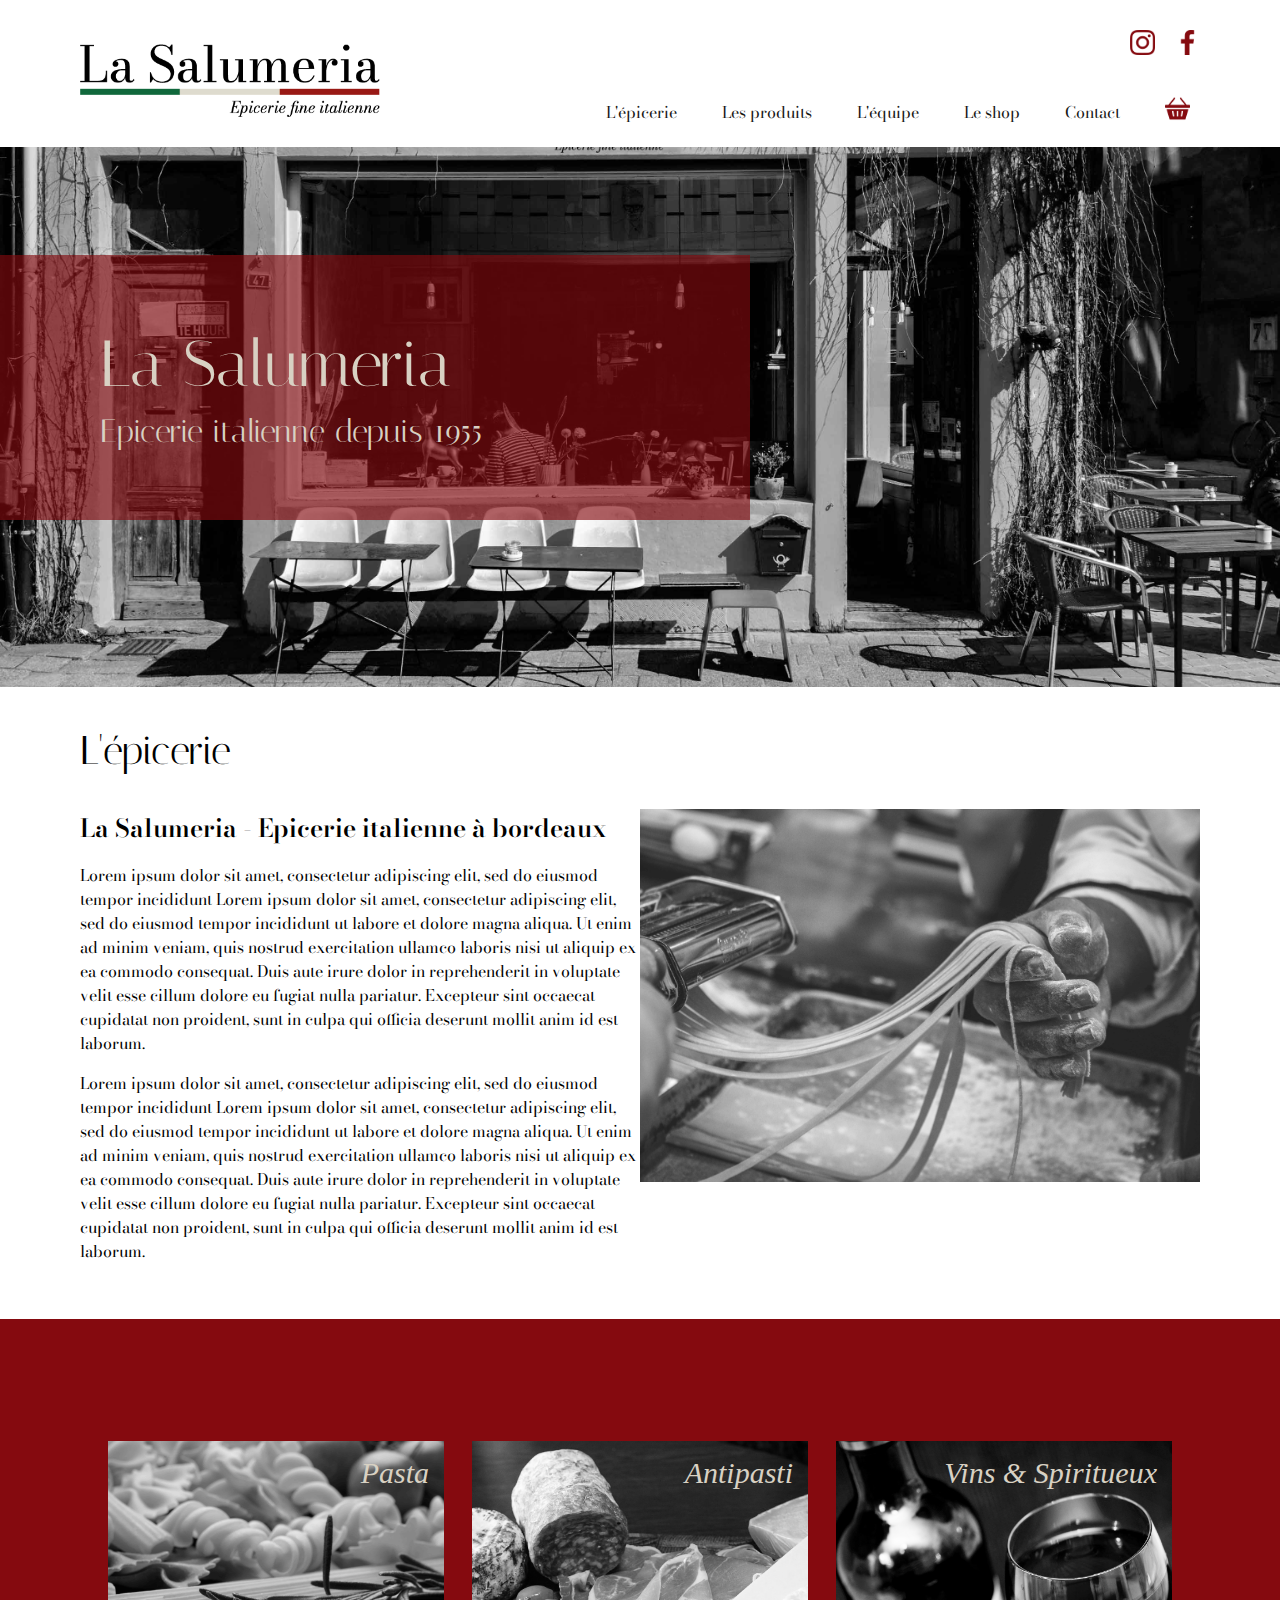
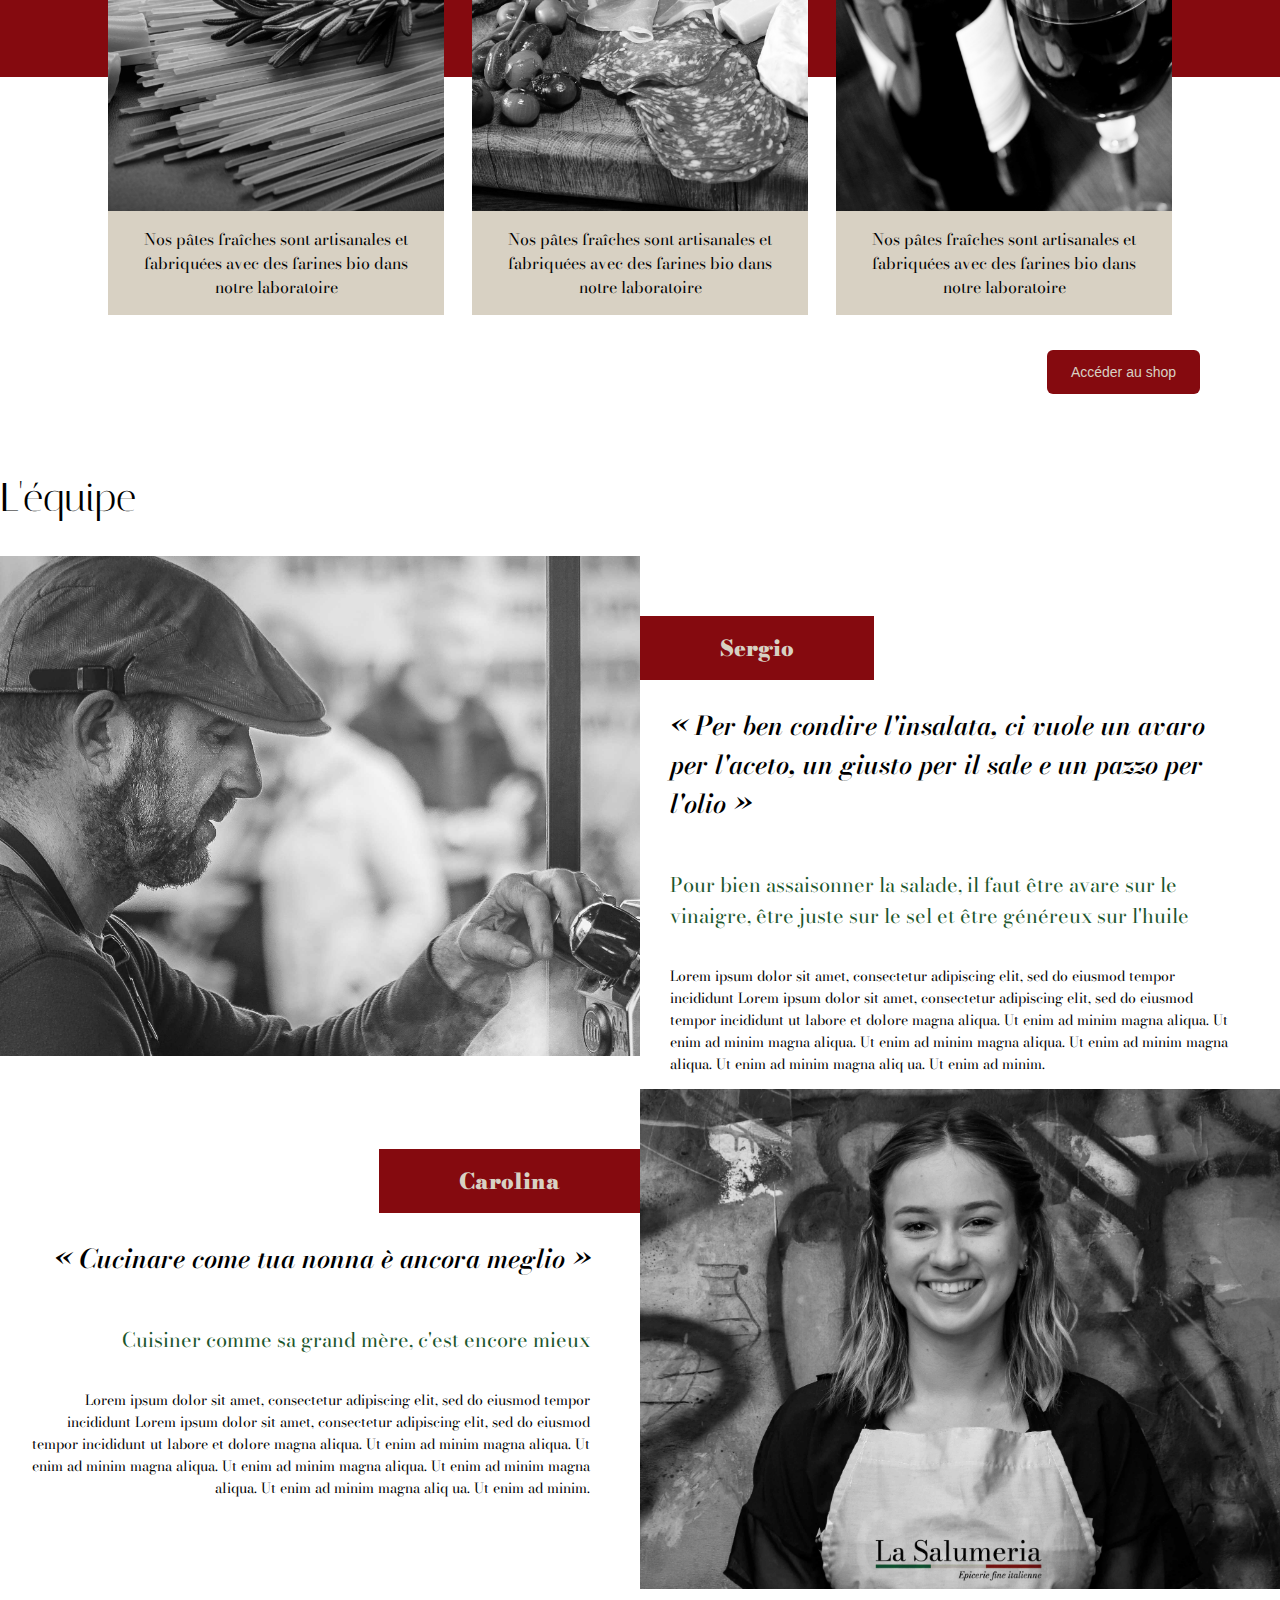
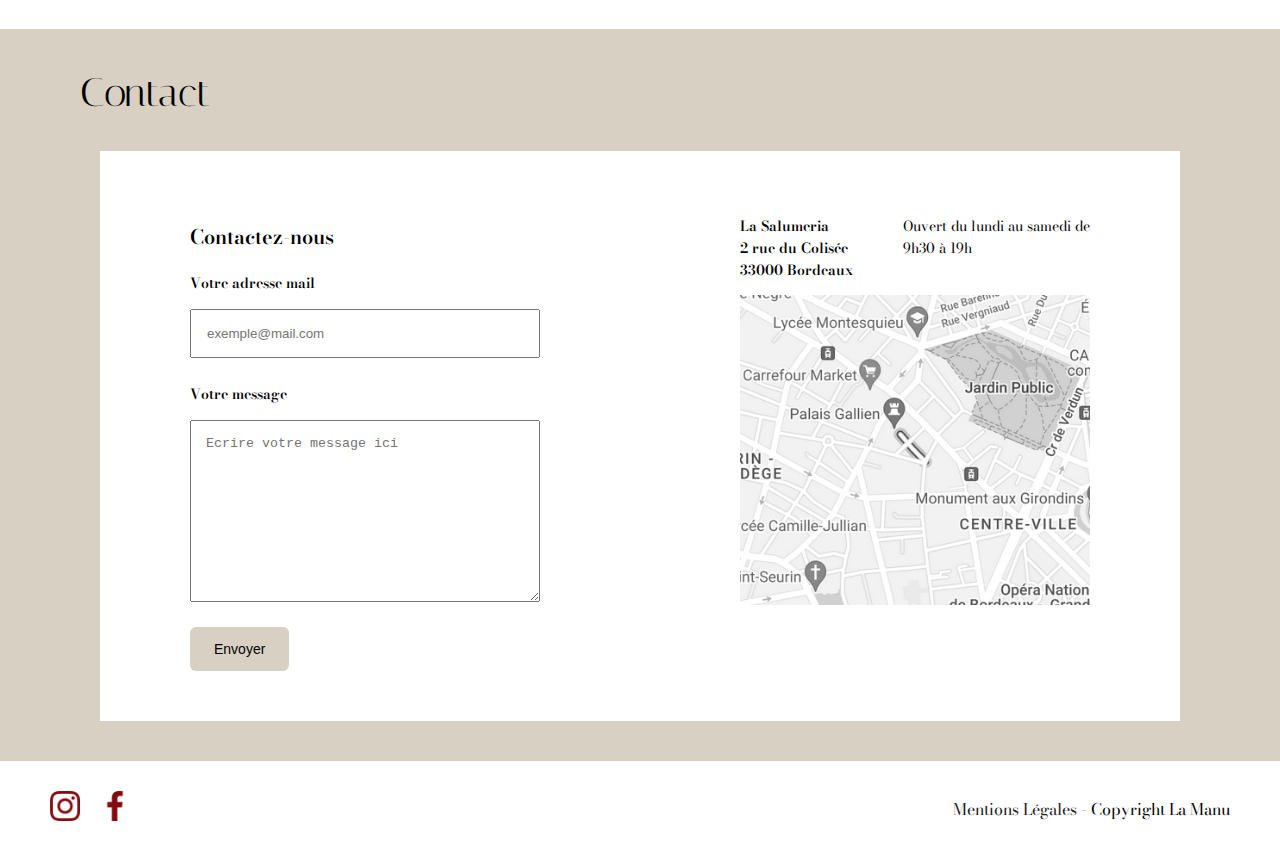
==== html/index.html @ fde66bd1 "static non responsive home page" ====
<!DOCTYPE html>
<html lang="fr" dir="ltr">

<head>
    <meta charset="UTF-8">
    <meta name="viewport" content="width=device-width, initial-scale=1.0">
    <link rel="stylesheet" href="../css/main.css">
    <link rel="stylesheet" href="../css/home/index.css">
    <title>Accueil</title>
</head>

<body>
    <header>
        <div class="logo__cont">
            <img src="../assets/img/Logo_Salumeria.png" alt="logo la salumeria">
        </div>
        <div class="header-right-cont">
            <div class="rs__cont">
                <a href="#"><img src="../assets/icon/instagram-logo.png" class="icon" alt="instagram logo"></a>
                <a href="#"><img src="../assets/icon/facebook-logo.png" class="icon" alt="facebook logo"></a>
            </div>
            <nav class="navbar">
                <ul class="navbar-link-list">
                    <li><a href="#" class="navbar__link">L'épicerie</a></li>
                    <li><a href="#" class="navbar__link">Les produits</a></li>
                    <li><a href="#" class="navbar__link">L'équipe</a></li>
                    <li><a href="#" class="navbar__link">Le shop</a></li>
                    <li><a href="#" class="navbar__link">Contact</a></li>
                    <li><a href="#" class="navbar__link basket"><img src="../assets/icon/shopping-basket.png"
                                class="icon" alt="shopping-basket logo"></a></li>
                </ul>
            </nav>
        </div>
    </header>


    <div class="banner__cont">
        <img src="../assets/img/Devanture-Salumeria.jpg" alt="La devanture de Salumeria">
        <div class="banner-text__cont">
            <h1>La Salumeria</h1>
            <h2>Epicerie italienne depuis 1955</h2>
        </div>
    </div>


    <section class="section">
        <h3 class="section__title">L'épicerie</h3>
        <div class="section__content">
            <div>
                <h4 class="section__sub-title">La Salumeria - Epicerie italienne à bordeaux</h4>
                <p>Lorem ipsum dolor sit amet, consectetur adipiscing elit, sed do eiusmod tempor incididunt Lorem ipsum
                    dolor sit amet, consectetur adipiscing elit, sed do eiusmod tempor incididunt ut labore et dolore
                    magna aliqua. Ut enim ad minim veniam, quis nostrud exercitation ullamco laboris nisi ut aliquip ex
                    ea commodo consequat. Duis aute irure dolor in reprehenderit in voluptate velit esse cillum dolore
                    eu fugiat nulla pariatur. Excepteur sint occaecat cupidatat non proident, sunt in culpa qui officia
                    deserunt mollit anim id est laborum.</p>
                <p>Lorem ipsum dolor sit amet, consectetur adipiscing elit, sed do eiusmod tempor incididunt Lorem ipsum
                    dolor sit amet, consectetur adipiscing elit, sed do eiusmod tempor incididunt ut labore et dolore
                    magna aliqua. Ut enim ad minim veniam, quis nostrud exercitation ullamco laboris nisi ut aliquip ex
                    ea commodo consequat. Duis aute irure dolor in reprehenderit in voluptate velit esse cillum dolore
                    eu fugiat nulla pariatur. Excepteur sint occaecat cupidatat non proident, sunt in culpa qui officia
                    deserunt mollit anim id est laborum.</p>
            </div>
            <div>
                <img src="../assets/img/Fabrication-des-pates.jpg" class="section__img"
                    alt="artisan préparant des pates fraîches">
            </div>
        </div>
    </section>

    <section class="section">
        <div class="product-background"></div>
        <h3 class="section__title">Les produits</h3>
        <div class="section__content">
            <ul class="product-list">
                <li class="product-item">
                    <div class="product-img-cont">
                        <p class="product-cat-name">Pasta</p>
                        <img src="../assets/img/Different-types-de-pates-avec-une-branche-de-romarin.jpg" alt="Different types de pates avec une branche de romarin">
                    </div>
                    <p class="product-text">Nos pâtes fraîches sont artisanales et fabriquées avec des farines bio dans notre laboratoire</p>
                </li>
                <li class="product-item">
                    <div class="product-img-cont">
                        <p class="product-cat-name">Antipasti</p>
                        <img src="../assets/img/Plateau-de-charcuterie-avec-fromage.jpg" alt="Image d'un plateau de charcuterie avec du fromage">
                    </div>
                    <p class="product-text">Nos pâtes fraîches sont artisanales et fabriquées avec des farines bio dans notre laboratoire</p>
                </li>
                <li class="product-item">
                    <div class="product-img-cont">
                        <p class="product-cat-name">Vins & Spiritueux</p>
                        <img src="../assets/img/verre-de-vin-avec-sa-bouteille.jpg" alt="verre de vin avec sa bouteille">
                    </div>
                    <p class="product-text">Nos pâtes fraîches sont artisanales et fabriquées avec des farines bio dans notre laboratoire</p>
                </li>
            </ul>
        </div>
        <button id="product-btn" class="btn">Accéder au shop</button>
    </section>

    <section class="section without-padding">
        <h3 class="section__title">L'équipe</h3>
        <div class="section__content">
            <ul class="team-list">
                <li class="team-item">
                    <div class="team-img-cont">
                        <img class="section__img" src="../assets/img/barman.jpg" alt="Photo de Sergio, notre barman chez La Salumeria">
                    </div>
                    <div class="team-description-cont">
                        <div class="team-name-cont">
                            <h4>Sergio</h4>
                        </div>
                        <p class="team-citation-it">« Per ben condire l'insalata, ci vuole un avaro per l'aceto, un giusto per il sale e un pazzo per l'olio »</p>
                        <p class="team-citation-fr">Pour bien assaisonner la salade, il faut être avare sur le vinaigre, être juste sur le sel et être généreux sur l'huile</p>
                        <p class="team-description">Lorem ipsum dolor sit amet, consectetur adipiscing elit, sed do eiusmod tempor incididunt Lorem ipsum
                            dolor sit amet, consectetur adipiscing elit, sed do eiusmod tempor incididunt ut labore et dolore
                            magna aliqua. Ut enim ad minim magna aliqua. Ut enim ad minim magna aliqua. Ut enim ad minim magna aliqua. Ut enim ad minim magna aliqua. Ut enim ad minim magna aliq ua. Ut enim ad minim.</p>
                    </div>
                </li>
                <li class="team-item">
                    <div class="team-img-cont">
                        <img class="section__img" src="../assets/img/Employee-Salumeria-souriante.jpg" alt="Photo de Sergio, notre barman chez La Salumeria">
                    </div>
                    <div class="team-description-cont">
                        <div class="team-name-cont">
                            <h4>Carolina</h4>
                        </div>
                        <p class="team-citation-it">« Cucinare come tua nonna è ancora meglio »</p>
                        <p class="team-citation-fr">Cuisiner comme sa grand mère, c'est encore mieux</p>
                        <p class="team-description">Lorem ipsum dolor sit amet, consectetur adipiscing elit, sed do eiusmod tempor incididunt Lorem ipsum
                            dolor sit amet, consectetur adipiscing elit, sed do eiusmod tempor incididunt ut labore et dolore
                            magna aliqua. Ut enim ad minim magna aliqua. Ut enim ad minim magna aliqua. Ut enim ad minim magna aliqua. Ut enim ad minim magna aliqua. Ut enim ad minim magna aliq ua. Ut enim ad minim.</p>
                    </div>
                </li>
            </ul>
        </div>
    </section>

    <section class="section contact">
        <h3 class="section__title">Contact</h3>
        <div class="section__content">
            <div class="section__content-left">
                <p>Contactez-nous</p>

                <form action="#" method="post" id="contact-form">
                    <div class="input__cont">
                        <label for="mail">Votre adresse mail</label>
                        <input type="text" id="mail" name="mail" placeholder="exemple@mail.com">
                    </div>
                    <div class="input__cont">
                        <label for="msg">Votre message</label>
                        <textarea name="msg" id="msg" cols="30" rows="10" placeholder="Ecrire votre message ici"></textarea>
                    </div>
                    <button type="submit" class="btn">Envoyer</button>
                </form>
            </div>
            <div class="section__content-right">
                <div class="contact-address-cont">
                    <p class="contact-address">La Salumeria<br>2 rue du Colisée<br>33000 Bordeaux</p>
                    <p class="contact-schedule">Ouvert du lundi au samedi de<br>9h30 à 19h</p>
                </div>
                <div>
                    <img src="../assets/img/map.png" class="section__img" alt="image de la potition de La Salumeria sur une carte">
                </div>
            </div>
        </div>
    </section>

    <footer class="footer">
        <div class="rs__cont">
            <a href="#"><img src="../assets/icon/instagram-logo.png" class="icon" alt="instagram logo"></a>
            <a href="#"><img src="../assets/icon/facebook-logo.png" class="icon" alt="facebook logo"></a>
        </div>
        <p><a href="#">Mentions Légales</a> - Copyright La Manu</p>
            
    </footer>

    <script src="../js/main.js"></script>
</body>

</html>
---- css/main.css ----
:root {
    --color-red-transparent: #850a0ea2;
    --color-green-transparent: #1c562ca2;
    --color-red: #850A0F;
    --color-beige: #D8D1C3;
    --color-green: #1C562C;
    --color-black: #161615;

    --font-text: bodoni moda;
    --font-text-italic: bodoni moda italic;
    --font-text-9pt: bodoni moda pt;
    --font-title: italiana;
}

body {
    margin: 0;
    font-family: var(--font-text);
    font-size: 16px;
}

header {
    display: flex;
    align-items: center;
    justify-content: space-between;
    padding: 30px 80px 10px 80px;
    background-color: white;
}

.logo__cont {
    width: 300px;
}

.logo__cont img {
    width: 100%;
}

h1, h2, h3,
h4, h5, h6 {
    font-family: var(--font-title);
    font-weight: 500;
    margin: unset;
}

ul {
    margin: 0;
    padding: 0;
    list-style-type: none;
}

.header-right-cont {
    display: flex;
    flex-direction: column;
    gap: 35px;
}

.rs__cont {
    display: flex;
    align-items: center;
    justify-content: flex-end;
    gap: 20px;
}

.navbar-link-list {
    position: relative;
    display: flex;
    align-items: center;
    gap: 25px;
    padding-bottom: 10px;
}

.navbar__link {
    padding: 10px;
    text-decoration: none;
    color: var(--color-black);
    transition: 0.3s;
}

.navbar__link:hover {
    background-color: var(--color-red);
    color: var(--color-beige);
}

.navbar__link.basket:hover {
    background-color: unset;
}

.btn {
    padding: 14px 24px;
    border: none;
    border-radius: 6px;
    font-size: 14px;
    color: var(--color-beige);
    background-color: var(--color-red);
}

.icon {
    width: 25px;
}

.banner__cont {
    position: relative;
    display: flex;
    align-items: center;
    padding-bottom: 165px;
    width: 100%;
    max-height: 375px;
    overflow: hidden;
}

.banner__cont img {
    width: 100%;
}

.banner-text__cont {
    position: absolute;
    top: 20%;
    display: flex;
    flex-direction: column;
    justify-content: center;
    gap: 10px;
    padding-left: 100px;
    width: 650px;
    height: 265px;
    color: var(--color-beige);
    background-color: var(--color-red-transparent);
}

h1 {
    font-size: 65px;
}

.banner__cont h2 {
    font-size: 32px;
}

.footer {
    display: flex;
    justify-content: space-between;
    align-items: center;
    padding: 20px 50px;
}

.footer .rs__cont img {
    width: 30px;
}

.footer a {
    text-decoration: none;
    color: var(--color-black);
}

.footer a:hover {
    font-weight: 600;
}

@font-face {
    font-family: bodoni moda;
    src: url(../assets/font/BodoniModa-VariableFont_opsz\,wght.ttf);
}

@font-face {
    font-family: bodoni moda italic;
    src: url(../assets/font/BodoniModa-Italic-VariableFont_opsz\,wght.ttf);
}

@font-face {
    font-family: bodoni moda pt;
    src: url(../assets/font/BodoniModa_9pt-Black.ttf);
}

@font-face {
    font-family: italiana;
    src: url(../assets/font/Italiana-Regular.ttf);
}
---- css/home/index.css ----
.section {
    position: relative;
    display: flex;
    flex-direction: column;
    gap: 35px;
    padding: 40px 80px;
}

.section__title {
    font-size: 40px;
}

.section__content {
    display: flex;
}

.section__content>div {
    width: 50%;
}

.section__img {
    width: 100%;
}

.section__sub-title {
    font-family: var(--font-text);
    font-size: 25px;
    font-weight: 600;
}

.product-background {
    position: absolute;
    top: 0;
    right: 0;
    left: 0;
    bottom: 50%;
    background-color: var(--color-red);
}

.product-list {
    display: flex;
    justify-content: space-evenly;
}

.product-item {
    width: 30%;
    background-color: var(--color-beige);
}

.product-img-cont {
    position: relative;
    width: 100%;
    height: 370px;
}

.product-img-cont img {
    min-width: 100%;
    min-height: 100%;
    width: 100%;
    object-fit: cover;
}

.product-cat-name {
    position: absolute;
    top: 15px;
    right: 15px;
    margin: 0;
    font-family: "bodoni moda 11pt";
    font-style: italic;
    font-size: 30px;
    color: var(--color-beige);
}

.product-text {
    margin-left: 20px;
    margin-right: 20px;
    text-align: center;
}

#product-btn {
    align-self: flex-end;
}

.section.without-padding {
    padding-left: 0;
    padding-right: 0;
}

.team-item {
    display: flex;
    justify-content: flex-start;
}

.team-item>div {
    width: 50%;
}

.team-img-cont {
    position: relative;
    height: 500px;
    overflow: hidden;
}

.team-img-cont img {
    position: absolute;
    top: -30px;
}

.team-description-cont {
    display: flex;
    flex-direction: column;
    align-items: flex-start;
}

.team-name-cont {
    margin-top: 60px;
    padding: 15px 80px;
    background-color: var(--color-red);
}

.team-name-cont h4 {
    font-family: var(--font-text-9pt);
    font-size: 22px;
    font-weight: 800;
    color: var(--color-beige);
}

.team-citation-it {
    padding-left: 30px;
    padding-right: 50px;
    font-size: 26px;
    font-family: var(--font-text-italic);
    font-weight: 600;
}

.team-citation-fr {
    padding-left: 30px;
    padding-right: 50px;
    font-size: 20px;
    color: var(--color-green);
}

.team-description {
    padding-left: 30px;
    padding-right: 50px;
    font-size: 14px;
}

.team-item:nth-child(even) {
    flex-direction: row-reverse;
    text-align: end;
}

.team-item:nth-child(even) .team-description-cont {
    align-items: flex-end;
}

.team-item:nth-child(even) img {
    position: absolute;
    top: -115px;
    left: 0;
}

.section.contact {
    align-items: center;
    background-color: var(--color-beige);
}

.section.contact h3 {
    align-self: flex-start;
}

.section.contact .section__content {
    justify-content: space-between;
    padding: 50px 90px;
    max-width: 900px;
    width: 90%;
    background-color: white;
}

.section.contact .section__content>div {
    width: 350px;
}

.section__content-left>p {
    margin-bottom: 20px;
    font-size: 20px;
    font-weight: 600;
}

#contact-form {
    display: flex;
    flex-direction: column;
    gap: 25px;
}

.input__cont {
    display: flex;
    flex-direction: column;
    gap: 15px;
}

.input__cont label {
    font-size: 14px;
    font-weight: 600;
}

.input__cont input,
.input__cont textarea {
    padding: 15px;
}

.section.contact .btn {
    align-self: flex-start;
    color: black;
    background-color: var(--color-beige);
}

.contact-address-cont {
    display: flex;
    align-items: flex-start;
    justify-content: space-between;
}

.contact-address {
    font-size: 14px;
    font-weight: 600;
    line-height: 22px;
}

.contact-schedule {
    font-size: 14px;
}
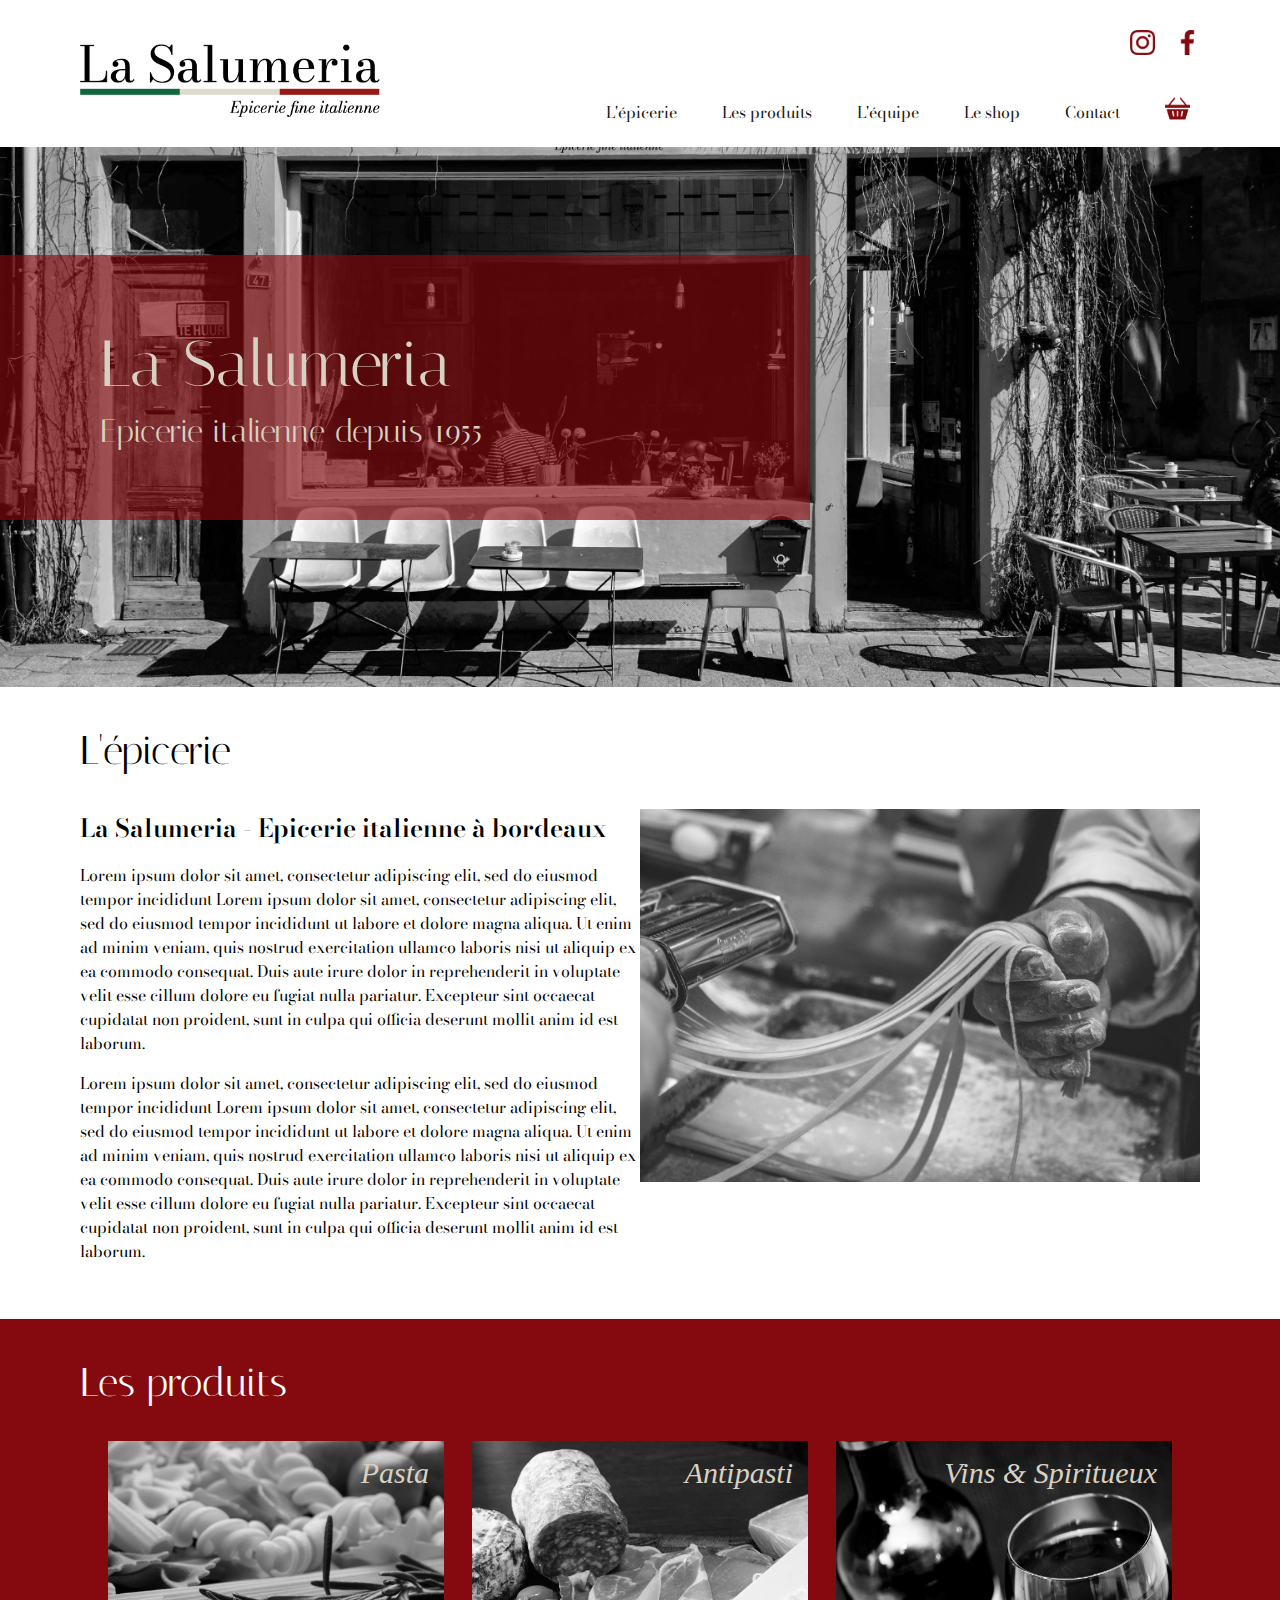
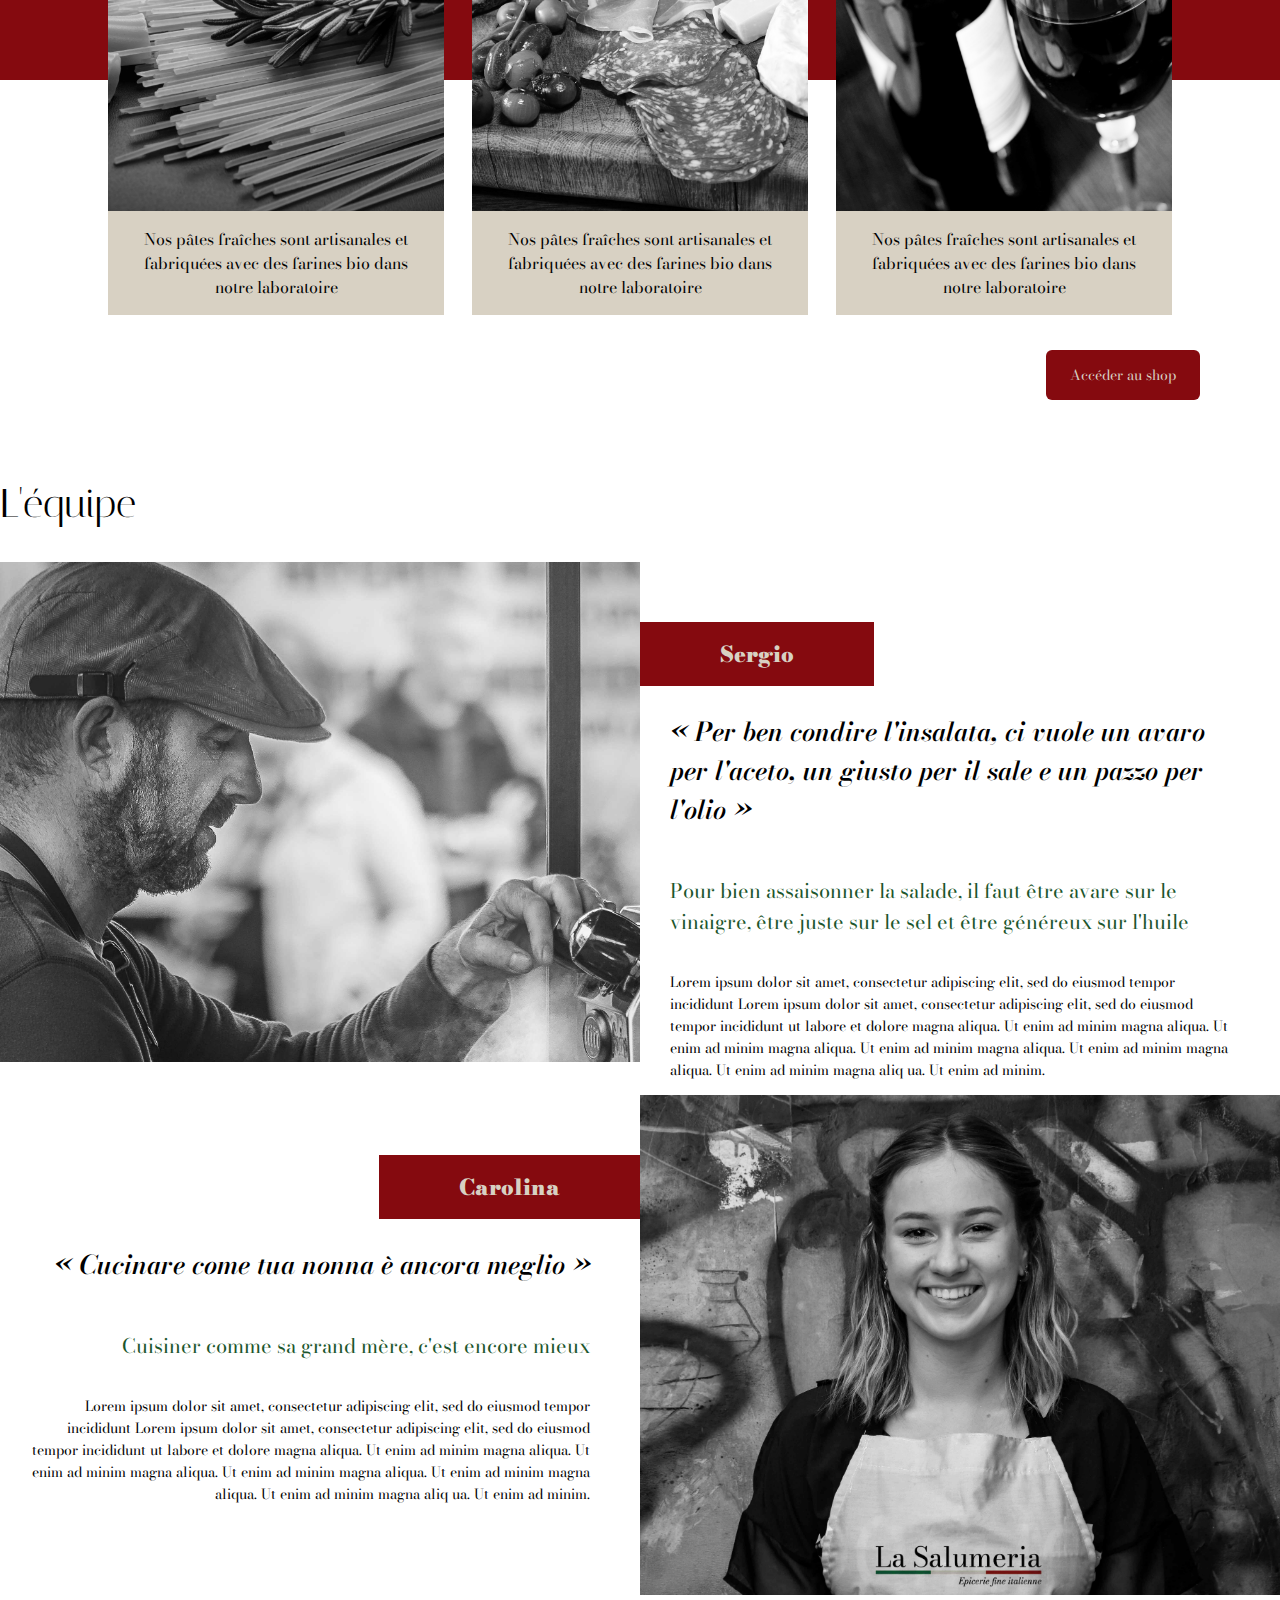
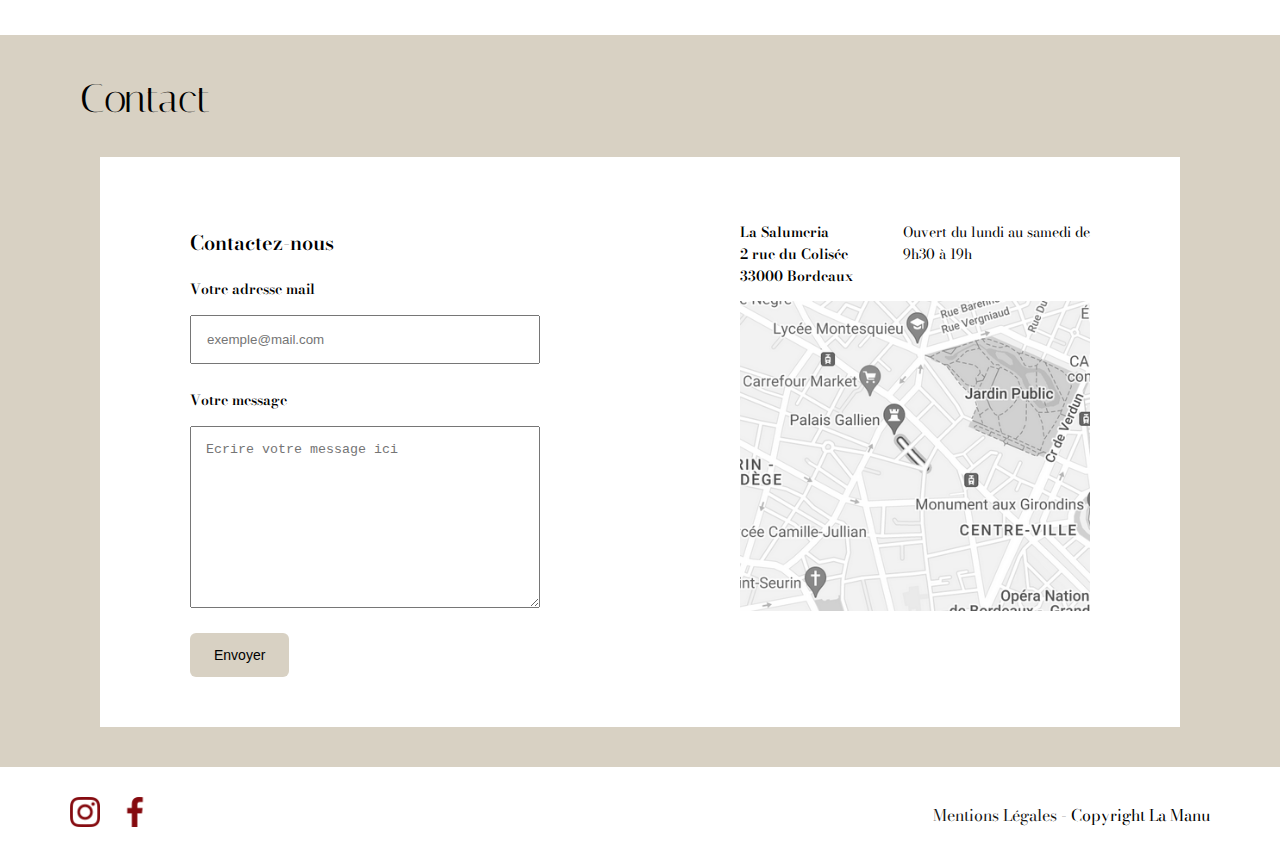
==== commit 4c0da823: "start responsive page shop and header" ====
--- a/html/index.html
+++ b/html/index.html
@@ -12,7 +12,7 @@
 <body>
     <header>
         <div class="logo__cont">
-            <img src="../assets/img/Logo_Salumeria.png" alt="logo la salumeria">
+            <a href="#"><img src="../assets/img/Logo_Salumeria.png" alt="logo la salumeria"></a>
         </div>
         <div class="header-right-cont">
             <div class="rs__cont">
@@ -21,16 +21,27 @@
             </div>
             <nav class="navbar">
                 <ul class="navbar-link-list">
-                    <li><a href="#" class="navbar__link">L'épicerie</a></li>
-                    <li><a href="#" class="navbar__link">Les produits</a></li>
-                    <li><a href="#" class="navbar__link">L'équipe</a></li>
-                    <li><a href="#" class="navbar__link">Le shop</a></li>
-                    <li><a href="#" class="navbar__link">Contact</a></li>
+                    <li><a href="#grocery" class="navbar__link">L'épicerie</a></li>
+                    <li><a href="#product" class="navbar__link">Les produits</a></li>
+                    <li><a href="#team" class="navbar__link">L'équipe</a></li>
+                    <li><a href="shop/index.html" class="navbar__link">Le shop</a></li>
+                    <li><a href="#contact" class="navbar__link">Contact</a></li>
                     <li><a href="#" class="navbar__link basket"><img src="../assets/icon/shopping-basket.png"
                                 class="icon" alt="shopping-basket logo"></a></li>
                 </ul>
             </nav>
+            <button id="btn-toggle-navbar-mobile"><img src="../../assets/icon/menu.png" alt="icon du menu burger"></button>
         </div>
+        <nav class="navbar-mobile">
+            <ul class="navbar-mobile-link-list">
+                <li><a href="../index.html#grocery" class="navbar-mobile__link">L'épicerie</a></li>
+                <li><a href="../index.html#product" class="navbar-mobile__link">Les produits</a></li>
+                <li><a href="../index.html#team" class="navbar-mobile__link">L'équipe</a></li>
+                <li><a href="#" class="navbar-mobile__link">Le shop</a></li>
+                <li><a href="../index.html#contact" class="navbar-mobile__link">Contact</a></li>
+                <li><a href="#" class="navbar-mobile__link basket"><img src="../../assets/icon/shopping-basket.png" class="icon" alt="shopping-basket logo"></a></li>
+            </ul>
+        </nav>
     </header>
 
 
@@ -43,7 +54,7 @@
     </div>
 
 
-    <section class="section">
+    <section id="grocery" class="section">
         <h3 class="section__title">L'épicerie</h3>
         <div class="section__content">
             <div>
@@ -68,7 +79,7 @@
         </div>
     </section>
 
-    <section class="section">
+    <section id="product" class="section">
         <div class="product-background"></div>
         <h3 class="section__title">Les produits</h3>
         <div class="section__content">
@@ -96,10 +107,10 @@
                 </li>
             </ul>
         </div>
-        <button id="product-btn" class="btn">Accéder au shop</button>
+        <a href="shop/index.html" id="product-btn" class="btn">Accéder au shop</a>
     </section>
 
-    <section class="section without-padding">
+    <section id="team" class="section without-padding">
         <h3 class="section__title">L'équipe</h3>
         <div class="section__content">
             <ul class="team-list">
@@ -137,7 +148,7 @@
         </div>
     </section>
 
-    <section class="section contact">
+    <section id="contact" class="section contact">
         <h3 class="section__title">Contact</h3>
         <div class="section__content">
             <div class="section__content-left">
--- a/css/main.css
+++ b/css/main.css
@@ -18,6 +18,10 @@
     font-size: 16px;
 }
 
+html , body {
+    scroll-behavior: smooth;
+}
+
 header {
     display: flex;
     align-items: center;
@@ -82,6 +86,11 @@
 
 .navbar__link.basket:hover {
     background-color: unset;
+}
+
+.navbar-mobile,
+#btn-toggle-navbar-mobile {
+    display: none;
 }
 
 .btn {
@@ -90,7 +99,14 @@
     border-radius: 6px;
     font-size: 14px;
     color: var(--color-beige);
+    text-decoration: none;
     background-color: var(--color-red);
+    transition: 0.3s
+}
+
+.btn:hover {
+    cursor: pointer;
+    box-shadow: rgba(0, 0, 0, 0.35) 0px 5px 15px;
 }
 
 .icon {
@@ -119,6 +135,7 @@
     justify-content: center;
     gap: 10px;
     padding-left: 100px;
+    padding-right: 60px;
     width: 650px;
     height: 265px;
     color: var(--color-beige);
@@ -137,7 +154,7 @@
     display: flex;
     justify-content: space-between;
     align-items: center;
-    padding: 20px 50px;
+    padding: 20px 70px;
 }
 
 .footer .rs__cont img {
@@ -147,10 +164,37 @@
 .footer a {
     text-decoration: none;
     color: var(--color-black);
+    transition: 0.1s;
 }
 
 .footer a:hover {
     font-weight: 600;
+}
+
+@media all and (max-width: 991.98px) {
+    .navbar,
+    .header-right-cont .rs__cont {
+        display: none;
+    }
+
+    #btn-toggle-navbar-mobile {
+        display: flex;
+        justify-content: center;
+        align-items: center;
+        width: 50px;
+        height: 50px;
+        border-radius: 10px;
+        background-color: white;
+    }
+
+    #btn-toggle-navbar-mobile:hover {
+        cursor: pointer;
+        background-color: rgba(0, 0, 0, 0.156);
+    }
+
+    .logo__cont {
+        width: 250px;
+    }
 }
 
 @font-face {
--- a/css/home/index.css
+++ b/css/home/index.css
@@ -26,6 +26,10 @@
     font-family: var(--font-text);
     font-size: 25px;
     font-weight: 600;
+}
+
+#product .section__title {
+    color: white;
 }
 
 .product-background {
@@ -35,6 +39,7 @@
     left: 0;
     bottom: 50%;
     background-color: var(--color-red);
+    z-index: -1;
 }
 
 .product-list {
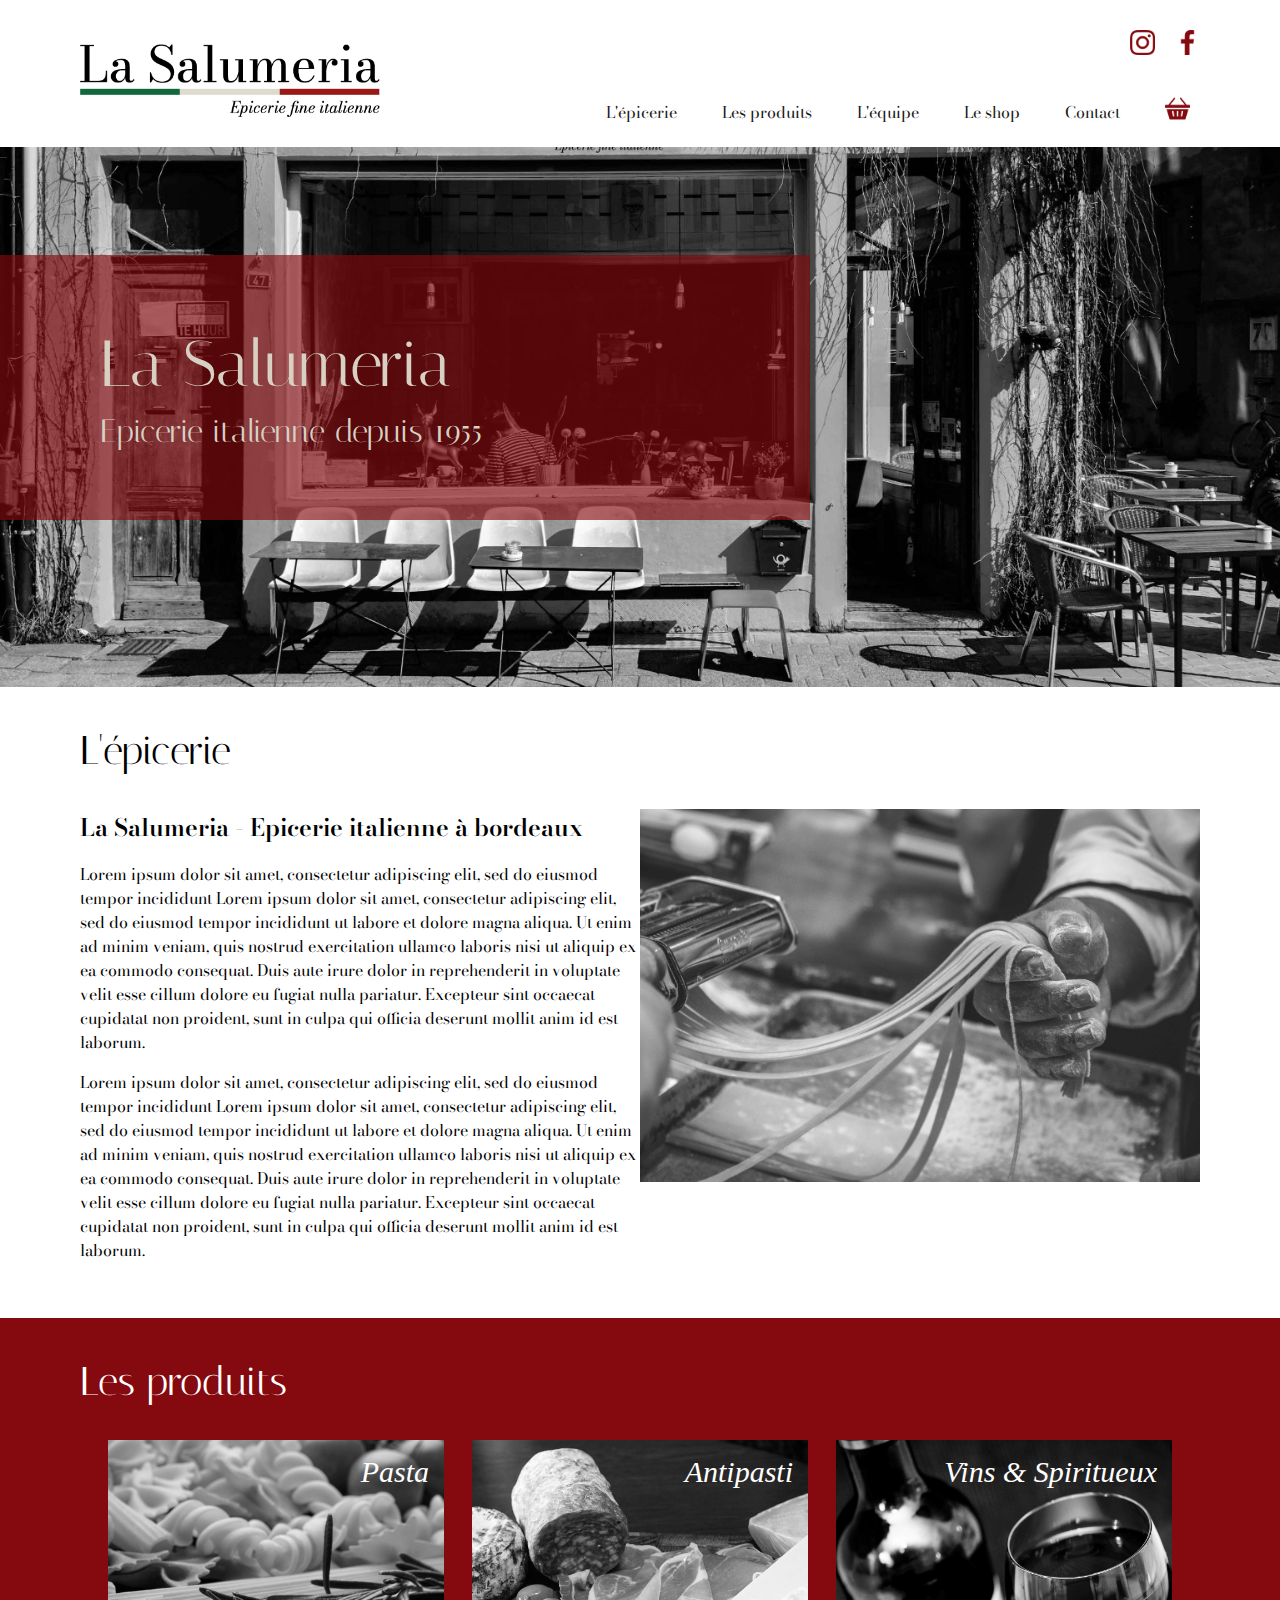
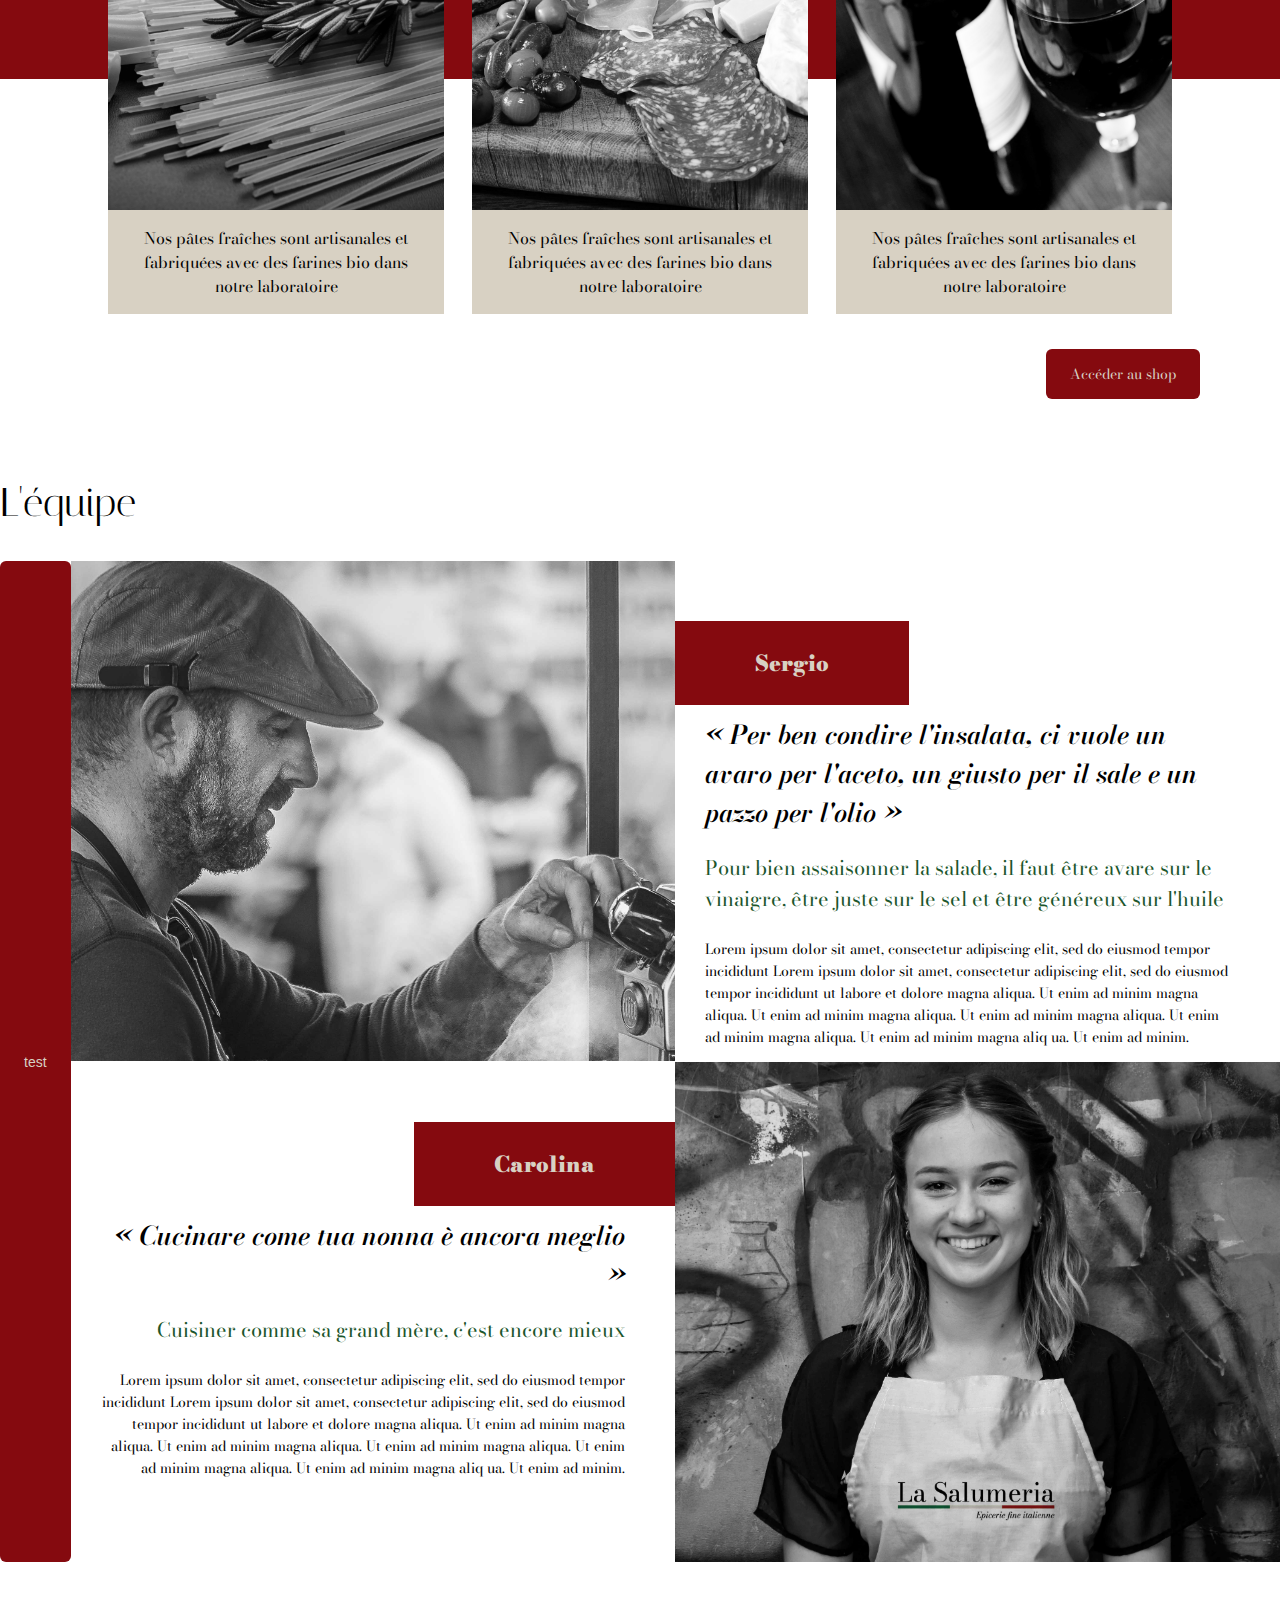
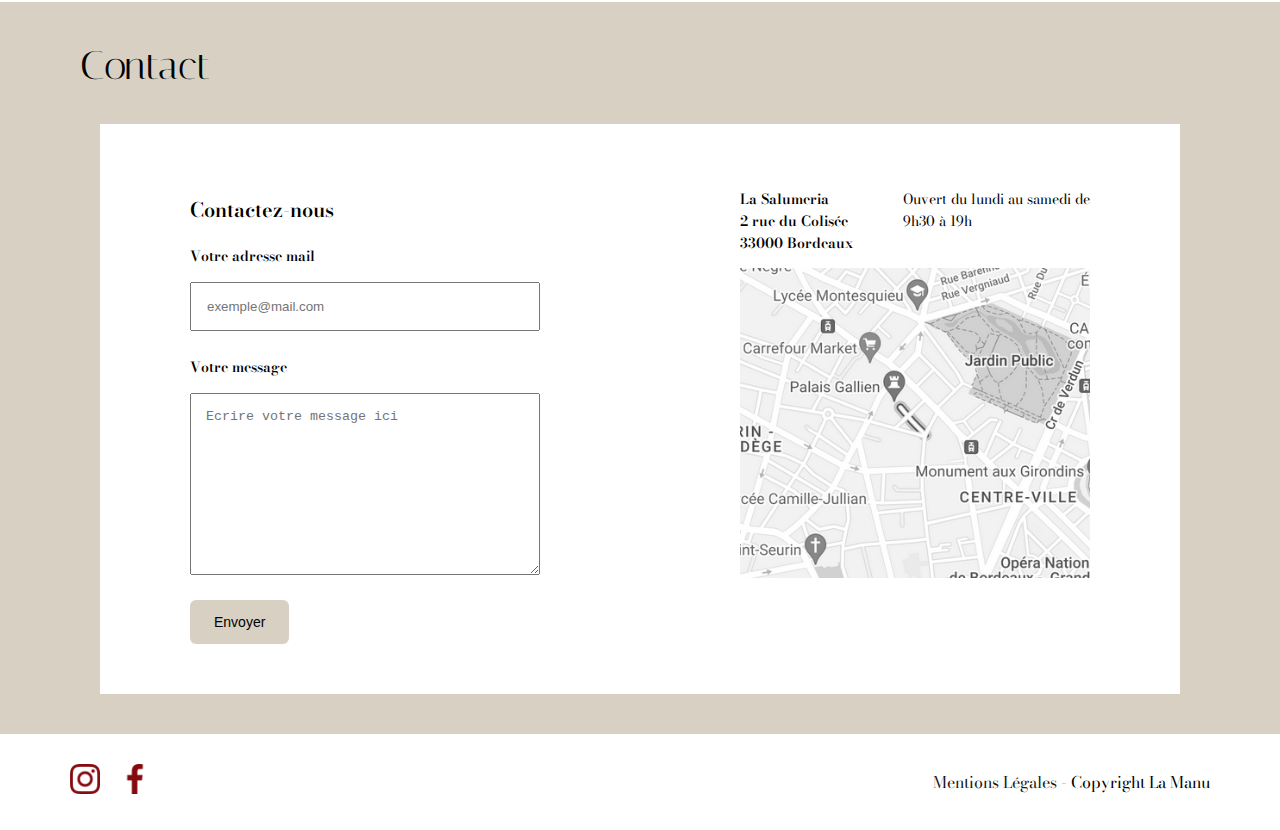
==== commit bcb5a2ee: "finish responsive header and home page, add js menu burger" ====
--- a/html/index.html
+++ b/html/index.html
@@ -11,26 +11,28 @@
 
 <body>
     <header>
-        <div class="logo__cont">
-            <a href="#"><img src="../assets/img/Logo_Salumeria.png" alt="logo la salumeria"></a>
-        </div>
-        <div class="header-right-cont">
-            <div class="rs__cont">
-                <a href="#"><img src="../assets/icon/instagram-logo.png" class="icon" alt="instagram logo"></a>
-                <a href="#"><img src="../assets/icon/facebook-logo.png" class="icon" alt="facebook logo"></a>
+        <div class="header__content">
+            <div class="logo__cont">
+                <a href="#"><img src="../assets/img/Logo_Salumeria.png" alt="logo la salumeria"></a>
             </div>
-            <nav class="navbar">
-                <ul class="navbar-link-list">
-                    <li><a href="#grocery" class="navbar__link">L'épicerie</a></li>
-                    <li><a href="#product" class="navbar__link">Les produits</a></li>
-                    <li><a href="#team" class="navbar__link">L'équipe</a></li>
-                    <li><a href="shop/index.html" class="navbar__link">Le shop</a></li>
-                    <li><a href="#contact" class="navbar__link">Contact</a></li>
-                    <li><a href="#" class="navbar__link basket"><img src="../assets/icon/shopping-basket.png"
-                                class="icon" alt="shopping-basket logo"></a></li>
-                </ul>
-            </nav>
-            <button id="btn-toggle-navbar-mobile"><img src="../../assets/icon/menu.png" alt="icon du menu burger"></button>
+            <div class="header-right-cont">
+                <div class="rs__cont">
+                    <a href="#"><img src="../assets/icon/instagram-logo.png" class="icon" alt="instagram logo"></a>
+                    <a href="#"><img src="../assets/icon/facebook-logo.png" class="icon" alt="facebook logo"></a>
+                </div>
+                <nav class="navbar">
+                    <ul class="navbar-link-list">
+                        <li><a href="#grocery" class="navbar__link">L'épicerie</a></li>
+                        <li><a href="#product" class="navbar__link">Les produits</a></li>
+                        <li><a href="#team" class="navbar__link">L'équipe</a></li>
+                        <li><a href="shop/index.html" class="navbar__link">Le shop</a></li>
+                        <li><a href="#contact" class="navbar__link">Contact</a></li>
+                        <li><a href="#" class="navbar__link basket"><img src="../assets/icon/shopping-basket.png"
+                                    class="icon" alt="shopping-basket logo"></a></li>
+                    </ul>
+                </nav>
+                <button id="btn-toggle-navbar-mobile"><img src="../../assets/icon/menu.png" alt="icon du menu burger"></button>
+            </div>
         </div>
         <nav class="navbar-mobile">
             <ul class="navbar-mobile-link-list">
@@ -59,13 +61,13 @@
         <div class="section__content">
             <div>
                 <h4 class="section__sub-title">La Salumeria - Epicerie italienne à bordeaux</h4>
-                <p>Lorem ipsum dolor sit amet, consectetur adipiscing elit, sed do eiusmod tempor incididunt Lorem ipsum
+                <p class="grocery-text">Lorem ipsum dolor sit amet, consectetur adipiscing elit, sed do eiusmod tempor incididunt Lorem ipsum
                     dolor sit amet, consectetur adipiscing elit, sed do eiusmod tempor incididunt ut labore et dolore
                     magna aliqua. Ut enim ad minim veniam, quis nostrud exercitation ullamco laboris nisi ut aliquip ex
                     ea commodo consequat. Duis aute irure dolor in reprehenderit in voluptate velit esse cillum dolore
                     eu fugiat nulla pariatur. Excepteur sint occaecat cupidatat non proident, sunt in culpa qui officia
                     deserunt mollit anim id est laborum.</p>
-                <p>Lorem ipsum dolor sit amet, consectetur adipiscing elit, sed do eiusmod tempor incididunt Lorem ipsum
+                <p class="grocery-text">Lorem ipsum dolor sit amet, consectetur adipiscing elit, sed do eiusmod tempor incididunt Lorem ipsum
                     dolor sit amet, consectetur adipiscing elit, sed do eiusmod tempor incididunt ut labore et dolore
                     magna aliqua. Ut enim ad minim veniam, quis nostrud exercitation ullamco laboris nisi ut aliquip ex
                     ea commodo consequat. Duis aute irure dolor in reprehenderit in voluptate velit esse cillum dolore
@@ -113,10 +115,11 @@
     <section id="team" class="section without-padding">
         <h3 class="section__title">L'équipe</h3>
         <div class="section__content">
+            <button id="btn-carousel-next" class="btn">test</button>
             <ul class="team-list">
                 <li class="team-item">
                     <div class="team-img-cont">
-                        <img class="section__img" src="../assets/img/barman.jpg" alt="Photo de Sergio, notre barman chez La Salumeria">
+                        <img src="../assets/img/barman.jpg" alt="Photo de Sergio, notre barman chez La Salumeria">
                     </div>
                     <div class="team-description-cont">
                         <div class="team-name-cont">
@@ -131,7 +134,7 @@
                 </li>
                 <li class="team-item">
                     <div class="team-img-cont">
-                        <img class="section__img" src="../assets/img/Employee-Salumeria-souriante.jpg" alt="Photo de Sergio, notre barman chez La Salumeria">
+                        <img src="../assets/img/Employee-Salumeria-souriante.jpg" alt="Photo de Sergio, notre barman chez La Salumeria">
                     </div>
                     <div class="team-description-cont">
                         <div class="team-name-cont">
@@ -172,7 +175,7 @@
                     <p class="contact-schedule">Ouvert du lundi au samedi de<br>9h30 à 19h</p>
                 </div>
                 <div>
-                    <img src="../assets/img/map.png" class="section__img" alt="image de la potition de La Salumeria sur une carte">
+                    <img src="../assets/img/map.png" alt="image de la potition de La Salumeria sur une carte">
                 </div>
             </div>
         </div>
@@ -183,7 +186,7 @@
             <a href="#"><img src="../assets/icon/instagram-logo.png" class="icon" alt="instagram logo"></a>
             <a href="#"><img src="../assets/icon/facebook-logo.png" class="icon" alt="facebook logo"></a>
         </div>
-        <p><a href="#">Mentions Légales</a> - Copyright La Manu</p>
+        <p><a href="#">Mentions Légales</a> - <br>Copyright La Manu</p>
             
     </footer>
 
--- a/css/main.css
+++ b/css/main.css
@@ -18,28 +18,36 @@
     font-size: 16px;
 }
 
-html , body {
+html,
+body {
     scroll-behavior: smooth;
 }
 
 header {
+    background-color: white;
+}
+
+.header__content {
+    position: relative;
     display: flex;
     align-items: center;
     justify-content: space-between;
     padding: 30px 80px 10px 80px;
     background-color: white;
+    z-index: 5;
 }
 
 .logo__cont {
+    margin-right: 20px;
     width: 300px;
 }
 
-.logo__cont img {
-    width: 100%;
-}
-
-h1, h2, h3,
-h4, h5, h6 {
+h1,
+h2,
+h3,
+h4,
+h5,
+h6 {
     font-family: var(--font-title);
     font-weight: 500;
     margin: unset;
@@ -49,6 +57,10 @@
     margin: 0;
     padding: 0;
     list-style-type: none;
+}
+
+img {
+    width: 100%;
 }
 
 .header-right-cont {
@@ -171,7 +183,19 @@
     font-weight: 600;
 }
 
+.footer br {
+    display: none;
+}
+
+/* ===== Media querries ===== */
+
 @media all and (max-width: 991.98px) {
+    header {
+        position: sticky;
+        top: 0;
+        z-index: 5;
+    }
+
     .navbar,
     .header-right-cont .rs__cont {
         display: none;
@@ -181,12 +205,58 @@
         display: flex;
         justify-content: center;
         align-items: center;
+        margin-bottom: 10px;
+        padding: 9px;
         width: 50px;
         height: 50px;
         border-radius: 10px;
         background-color: white;
     }
 
+    .navbar-mobile {
+        position: absolute;
+        top: -500px;
+        left: 0;
+        display: flex;
+        justify-content: center;
+        padding-top: 10px;
+        width: 100%;
+        background-color: white;
+        z-index: 1;
+        transition: 0.7s;
+    }
+
+    .navbar-mobile.active {
+        top: 100%;
+    }
+
+    .navbar-mobile-link-list {
+        display: flex;
+        flex-direction: column;
+        align-items: center;
+        justify-content: center;
+        width: 100%;
+        border: 1px solid var(--color-black);
+    }
+
+    .navbar-mobile-link-list li {
+        width: 60%;
+        border-bottom: 1px solid var(--color-black);
+        text-align: center;
+    }
+
+    .navbar-mobile-link-list li:last-child {
+        border-bottom: unset;
+    }
+
+    .navbar-mobile-link-list a {
+        display: block;
+        padding: 20px 0;
+        width: 100%;
+        text-decoration: none;
+        color: var(--color-black);
+    }
+
     #btn-toggle-navbar-mobile:hover {
         cursor: pointer;
         background-color: rgba(0, 0, 0, 0.156);
@@ -195,7 +265,90 @@
     .logo__cont {
         width: 250px;
     }
-}
+
+    .banner-text__cont {
+        padding-left: 70px;
+        padding-right: 50px;
+        width: 440px;
+        height: 200px;
+    }
+
+    h1 {
+        font-size: 45px;
+    }
+
+    .banner-text__cont h2 {
+        font-size: 20px;
+    }
+
+}
+
+@media all and (max-width: 767.98px) {
+    .header__content {
+        padding: 30px 50px 10px 50px;
+    }
+
+    #btn-toggle-navbar-mobile {
+        width: 45px;
+        height: 45px;
+    }
+
+    .banner__cont {
+        padding: unset;
+        overflow: unset;
+        max-height: unset;
+        margin-bottom: 80px;
+    }
+
+    .banner-text__cont {
+        top: unset;
+        bottom: 0;
+        left: 50%;
+        padding-left: 20px;
+        padding-right: 20px;
+        width: 400px;
+        height: 160px;
+        transform: translate(-50%, 50%);
+    }
+
+    h1 {
+        font-size: 30px;
+    }
+
+    .banner-text__cont h2 {
+        font-size: 18px;
+    }
+
+    .footer {
+        padding: 20px 40px;
+    }
+}
+
+@media all and (max-width: 575.98px) {
+    .header__content {
+        padding: 30px 20px 10px 20px;
+    }
+
+    .banner-text__cont {
+        width: 70%;
+        height: 130px;
+    }
+
+    h1 {
+        font-size: 26px;
+    }
+
+    .banner-text__cont h2 {
+        font-size: 16px;
+    }
+
+    .footer br {
+        display: block;
+    }
+}
+
+
+/* ===== Déclaration des fonts ===== */
 
 @font-face {
     font-family: bodoni moda;
--- a/css/home/index.css
+++ b/css/home/index.css
@@ -24,7 +24,7 @@
 
 .section__sub-title {
     font-family: var(--font-text);
-    font-size: 25px;
+    font-size: 24px;
     font-weight: 600;
 }
 
@@ -56,6 +56,7 @@
     position: relative;
     width: 100%;
     height: 370px;
+    overflow: hidden;
 }
 
 .product-img-cont img {
@@ -73,7 +74,7 @@
     font-family: "bodoni moda 11pt";
     font-style: italic;
     font-size: 30px;
-    color: var(--color-beige);
+    color: white;
 }
 
 .product-text {
@@ -124,6 +125,7 @@
 }
 
 .team-name-cont h4 {
+    margin: 10px 0;
     font-family: var(--font-text-9pt);
     font-size: 22px;
     font-weight: 800;
@@ -131,6 +133,7 @@
 }
 
 .team-citation-it {
+    margin: 10px 0;
     padding-left: 30px;
     padding-right: 50px;
     font-size: 26px;
@@ -139,6 +142,7 @@
 }
 
 .team-citation-fr {
+    margin: 10px 0;
     padding-left: 30px;
     padding-right: 50px;
     font-size: 20px;
@@ -235,4 +239,189 @@
 
 .contact-schedule {
     font-size: 14px;
+}
+
+/* ===== Media querries ===== */
+
+@media all and (max-width: 1199.98px) {
+    .section {
+        padding: 40px;
+    }
+
+    .section__sub-title {
+        font-size: 21px;
+    }
+
+    #grocery p {
+        font-size: 14px;
+    }
+
+    .team-name-cont {
+        margin-top: 45px;
+    }
+
+    .team-citation-it {
+        margin: 10px 0;
+        font-size: 22px;
+    }
+
+    .team-citation-fr {
+        margin: 10px 0;
+        font-size: 18px;
+    }
+
+    .team-description {
+        margin: 10px 0;
+        font-size: 13px;
+    }
+
+    .section.contact .section__content {
+        gap: 30px;
+        padding: 30px;
+    }
+
+    .section.contact .section__content>div {
+        width: 100%;
+    }
+
+    .section__content-right {
+        display: flex;
+        flex-direction: column;
+        align-items: center;
+    }
+
+    .section__content-right>div {
+        width: 75%;
+    }
+}
+
+@media all and (max-width: 991.98px) {
+    .section__content {
+        flex-direction: column;
+    }
+
+    .section__content>div {
+        width: 100%;
+    }
+
+    .product-background {
+        display: none;
+    }
+
+    .product-list {
+        flex-direction: column;
+        gap: 25px;
+    }
+
+    .product-item {
+        width: 100%;
+        background-color: var(--color-red);
+        color: var(--color-beige);
+    }
+
+    #team .section__content {
+        position: relative;
+    }
+
+    #btn-carousel-next {
+        position: absolute;
+        top: 50%;
+        right: 5%;
+    }
+
+    .team-list {
+        display: flex;
+        overflow: hidden;
+    }
+
+    .team-item {
+        position: relative;
+        top: 0;
+        right: -100%;
+        flex-direction: column;
+        width: 600px;
+    }
+
+    .team-item:first-child {
+        right: unset;
+        left: 50%;
+        transform: translate(-50%, 0);
+    }
+    
+    .team-item:nth-child(even) {
+        flex-direction: column;
+        text-align: unset;
+    }
+
+    .team-item>div {
+        width: 100%;
+    }
+
+    .team-name-cont {
+        margin-top: 0;
+        padding: 5px 0;
+        width: 100%;
+        text-align: center;
+    }
+}
+
+@media all and (max-width: 767.98px) {
+    .section {
+        padding: 40px 30px;
+    }
+
+    .product-img-cont {
+        height: 340px;
+    }
+
+    .team-item {
+        width: 100%;
+    }
+
+    .team-img-cont {
+        height: 400px;
+    }
+}
+
+@media all and (max-width: 575.98px) {
+    .section {
+        padding: 40px 20px;
+    }
+
+    .grocery-text:last-child {
+        display: none;
+    }
+    
+    .product-img-cont {
+        height: 260px;
+    }
+
+    .team-item {
+        width: 90%;
+    }
+
+    .team-img-cont {
+        height: 300px;
+    }
+
+    .team-name-cont h4 {
+        margin: 0;
+    }
+
+    .section__content-right>div {
+        width: 95%;
+    }
+
+    .contact-address-cont {
+        flex-direction: column;
+        gap: 10px;
+    }
+
+    .contact-address-cont br {
+        display: none;
+    }
+
+    .contact-address-cont p {
+        margin: 0;
+    }
 }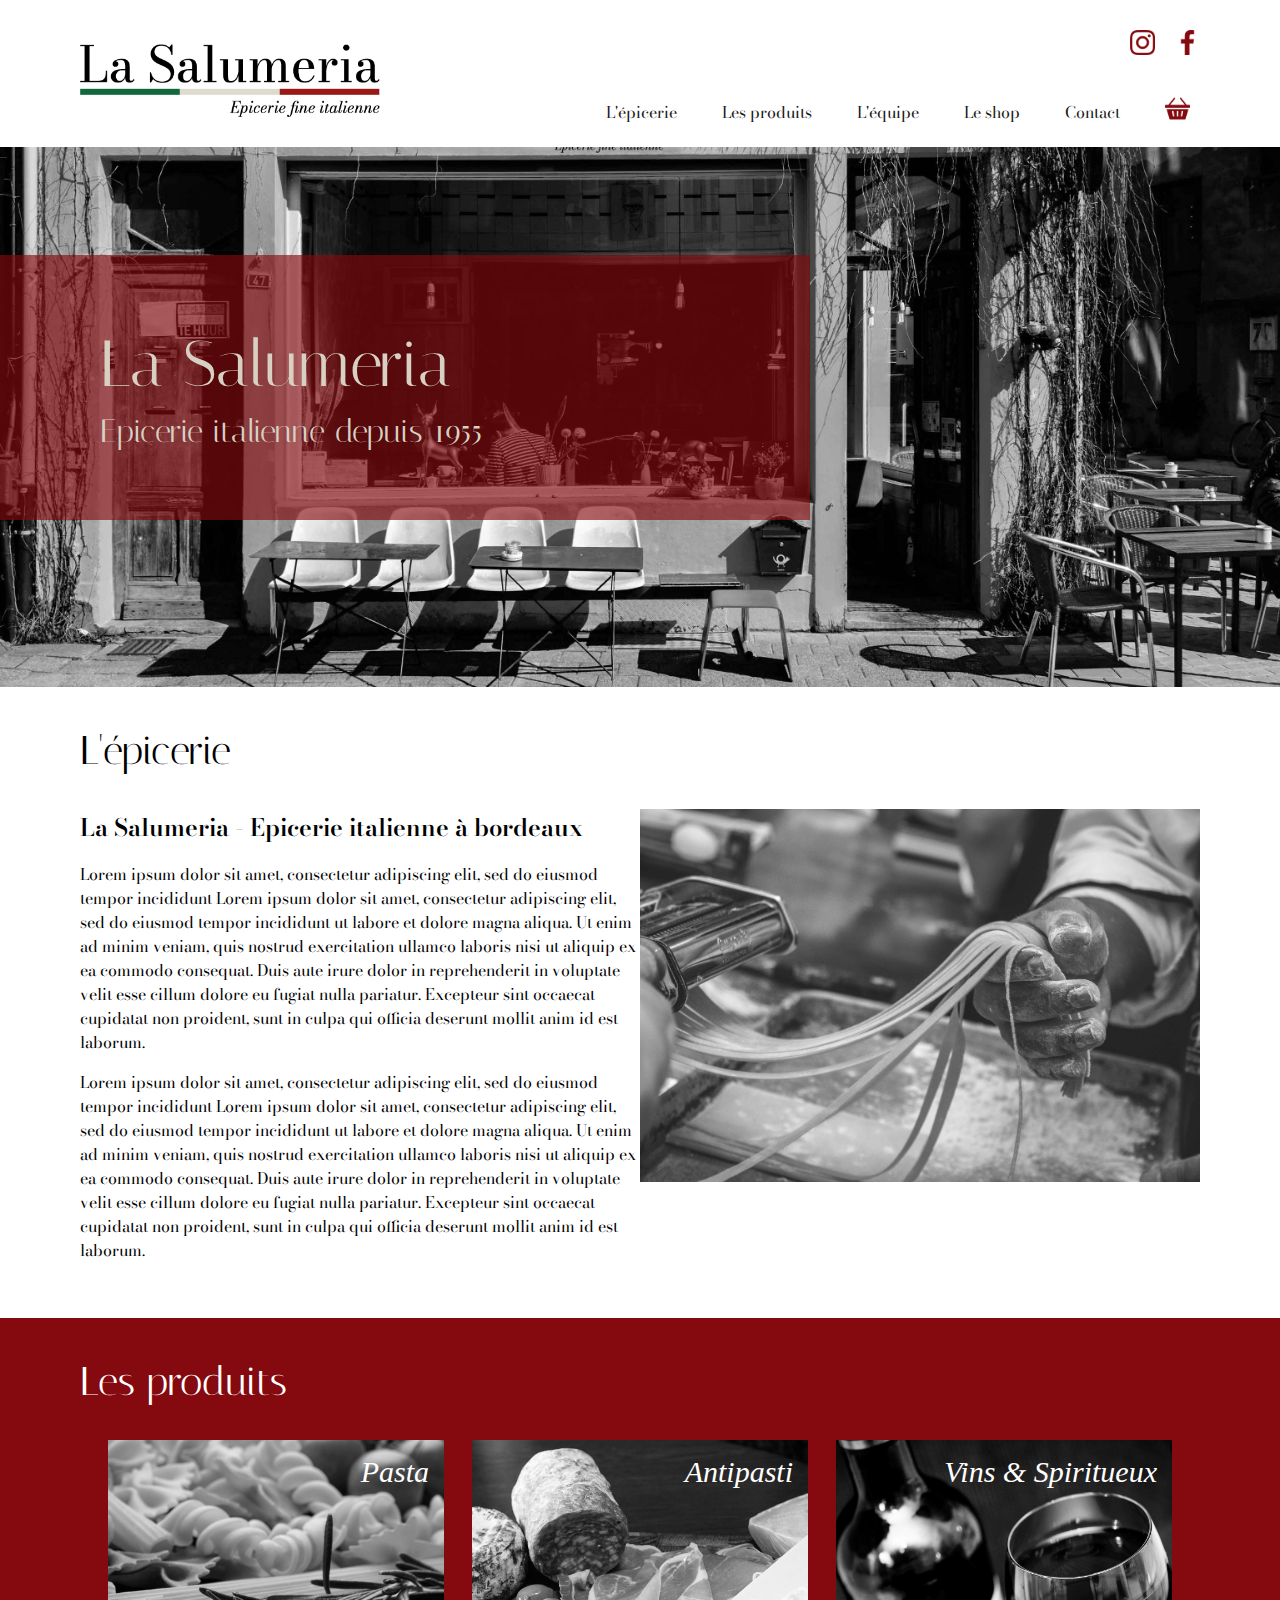
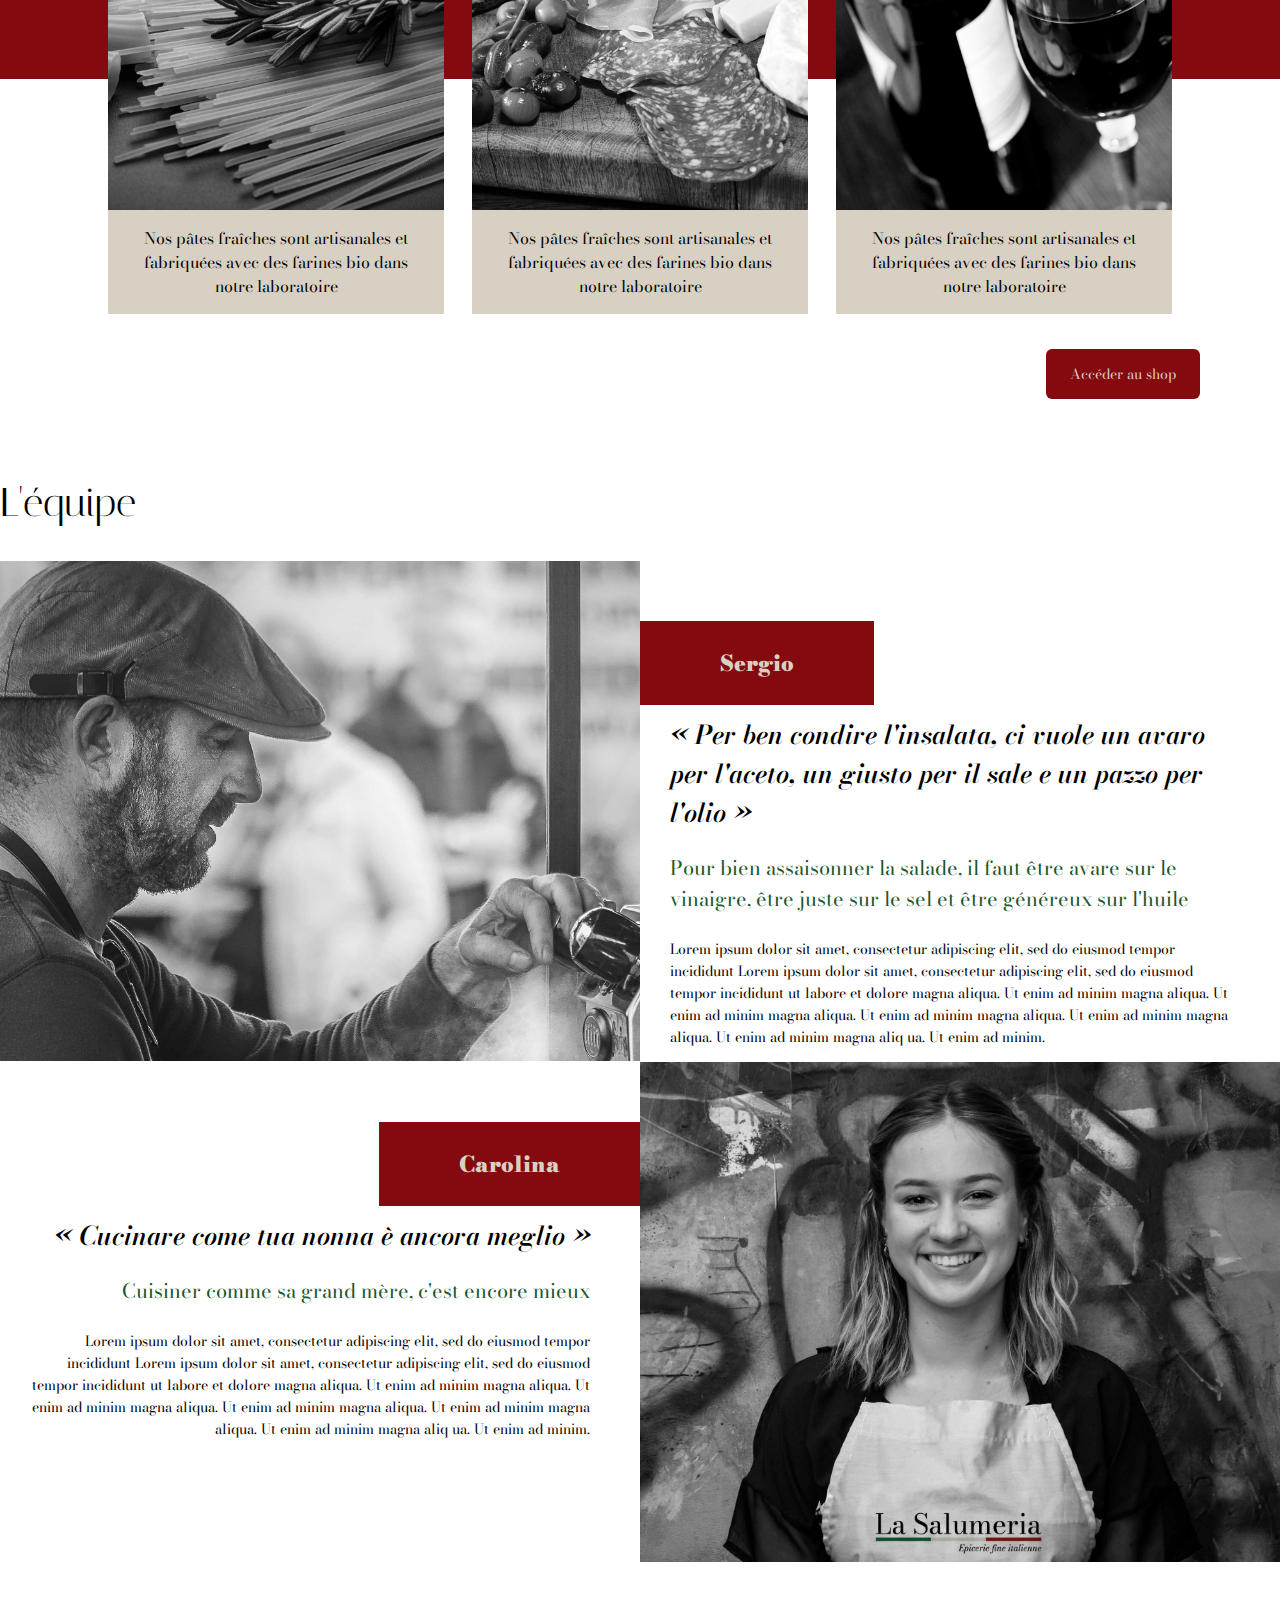
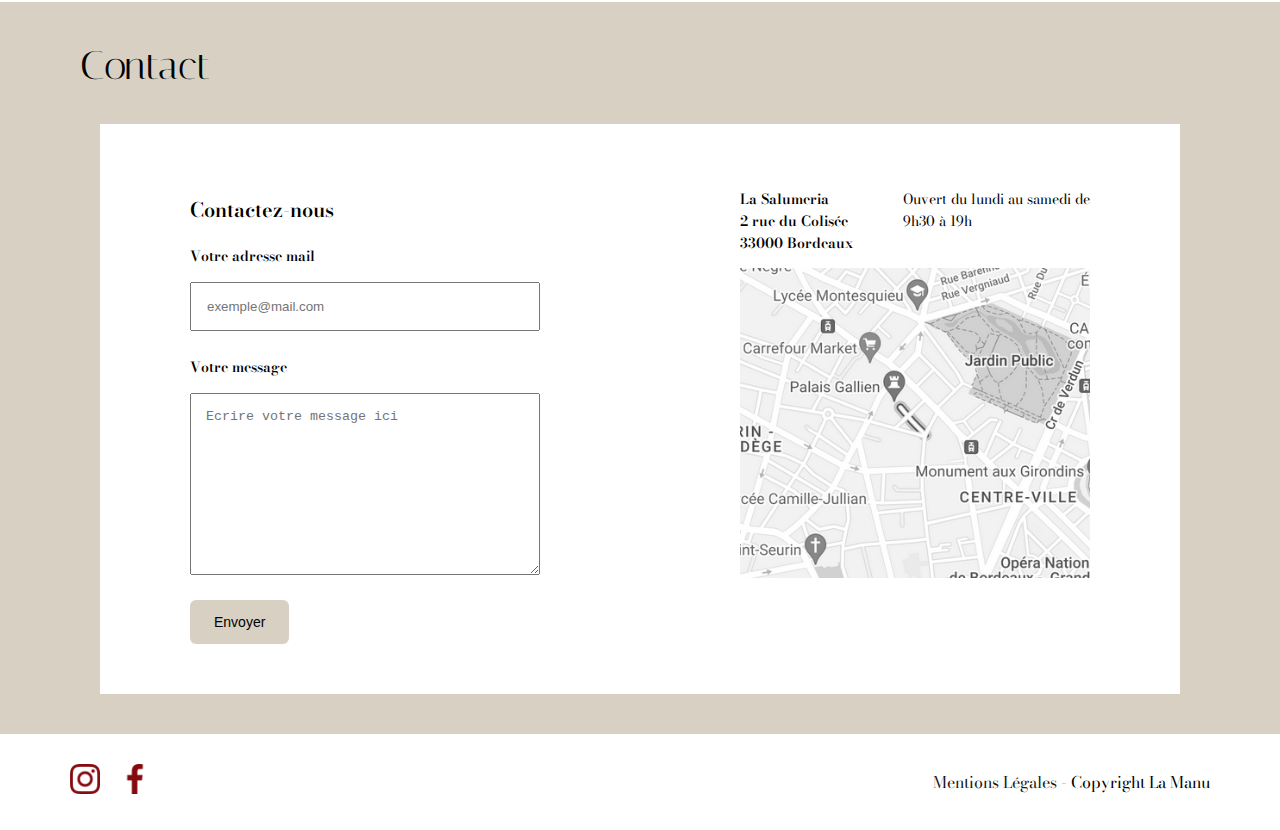
==== commit d1b06820: "fix home page" ====
--- a/html/index.html
+++ b/html/index.html
@@ -115,7 +115,6 @@
     <section id="team" class="section without-padding">
         <h3 class="section__title">L'équipe</h3>
         <div class="section__content">
-            <button id="btn-carousel-next" class="btn">test</button>
             <ul class="team-list">
                 <li class="team-item">
                     <div class="team-img-cont">
--- a/css/home/index.css
+++ b/css/home/index.css
@@ -314,43 +314,29 @@
     }
 
     .product-item {
-        width: 100%;
         background-color: var(--color-red);
         color: var(--color-beige);
     }
 
-    #team .section__content {
-        position: relative;
-    }
-
-    #btn-carousel-next {
-        position: absolute;
-        top: 50%;
-        right: 5%;
-    }
-
     .team-list {
         display: flex;
-        overflow: hidden;
+        flex-direction: column;
+        align-items: center;
+        gap: 30px;
     }
 
     .team-item {
-        position: relative;
-        top: 0;
-        right: -100%;
         flex-direction: column;
         width: 600px;
-    }
-
-    .team-item:first-child {
-        right: unset;
-        left: 50%;
-        transform: translate(-50%, 0);
     }
     
     .team-item:nth-child(even) {
         flex-direction: column;
-        text-align: unset;
+    }
+    
+    .team-item:nth-child(even) .team-description-cont {
+        align-items: flex-start;
+        text-align: start;
     }
 
     .team-item>div {
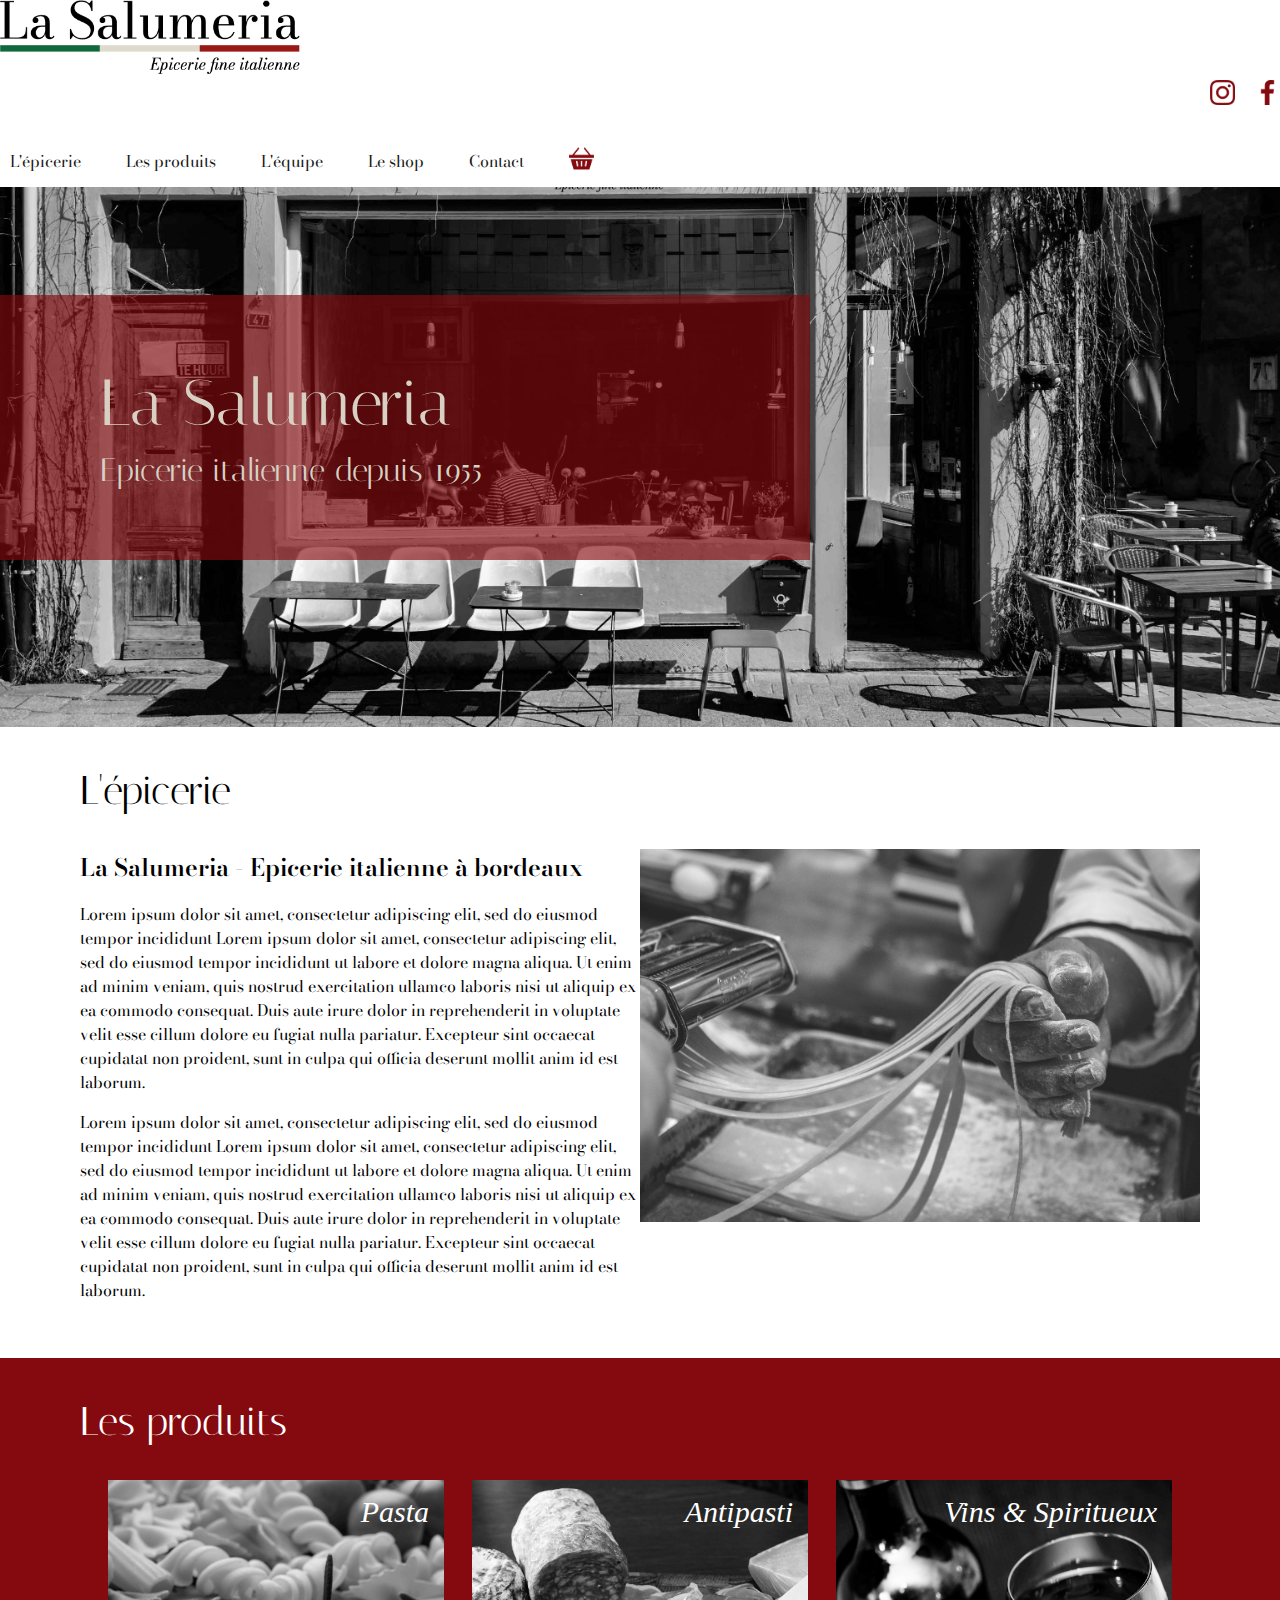
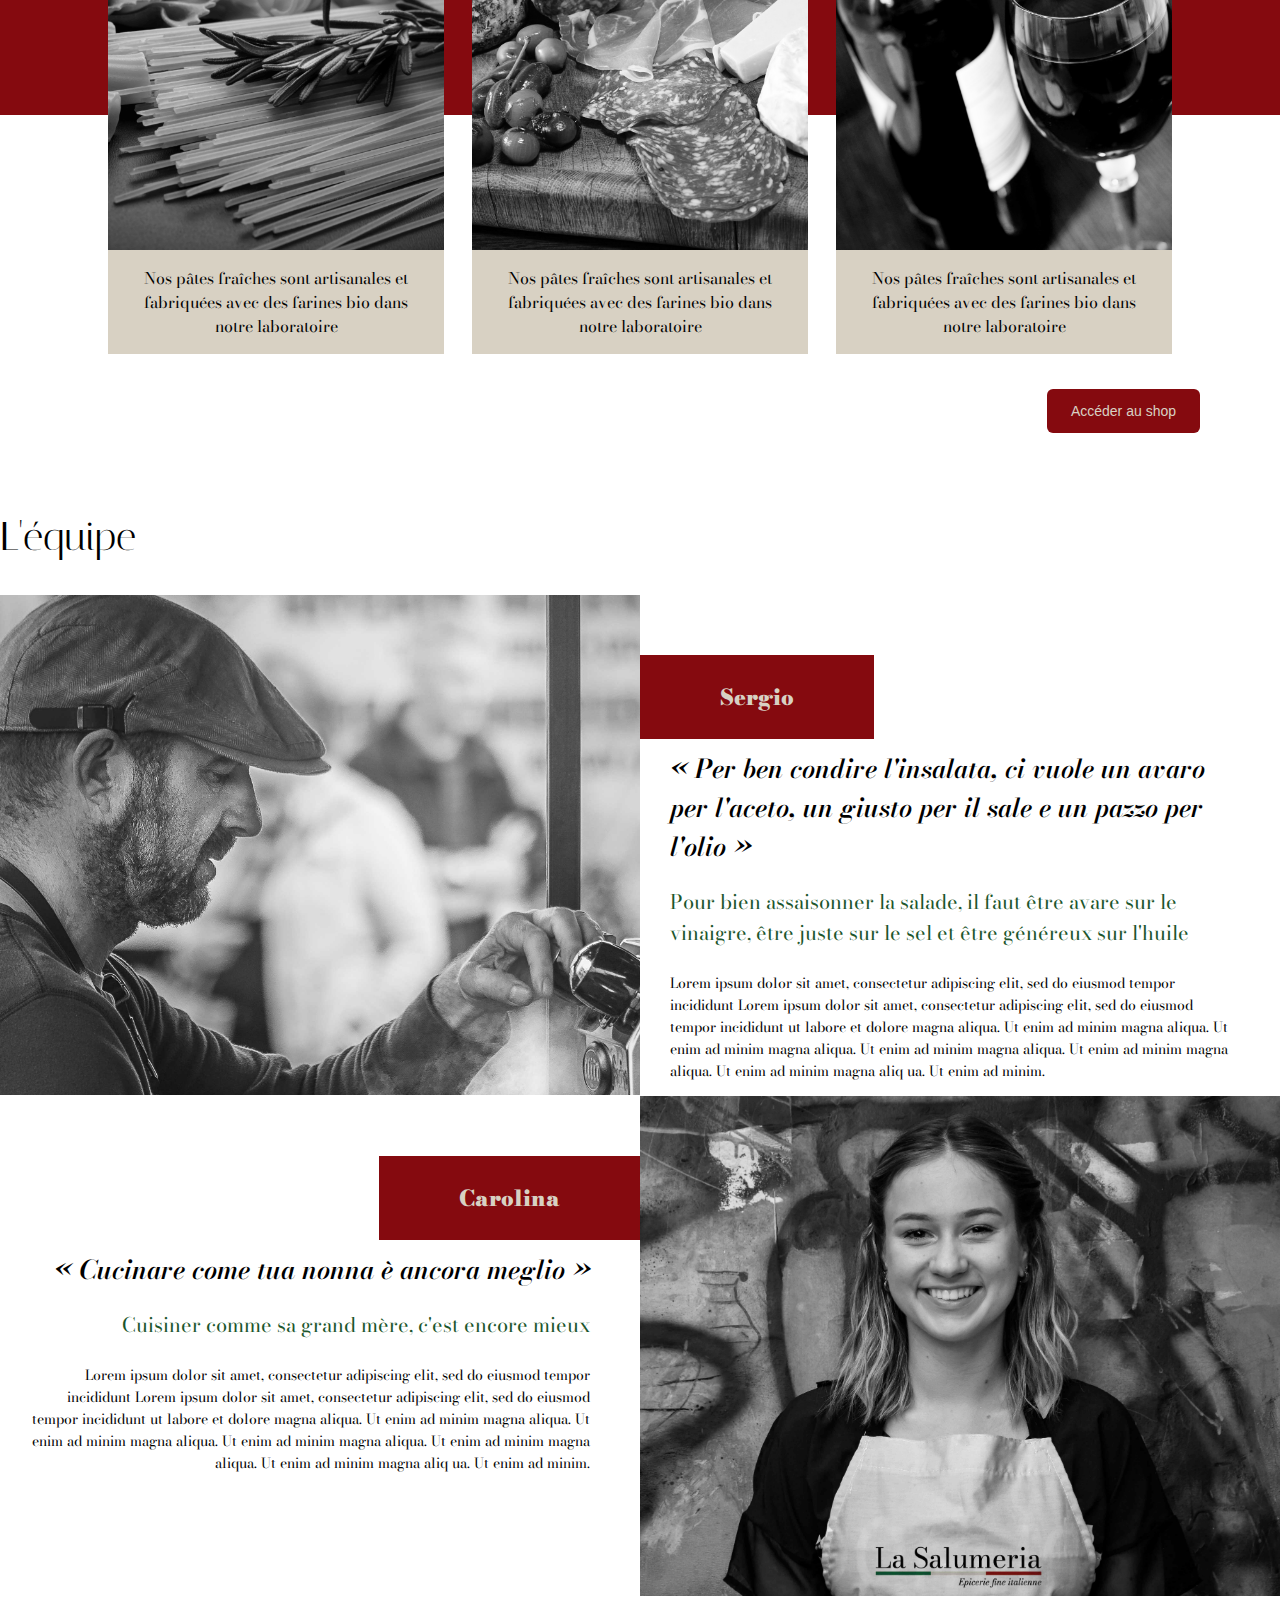
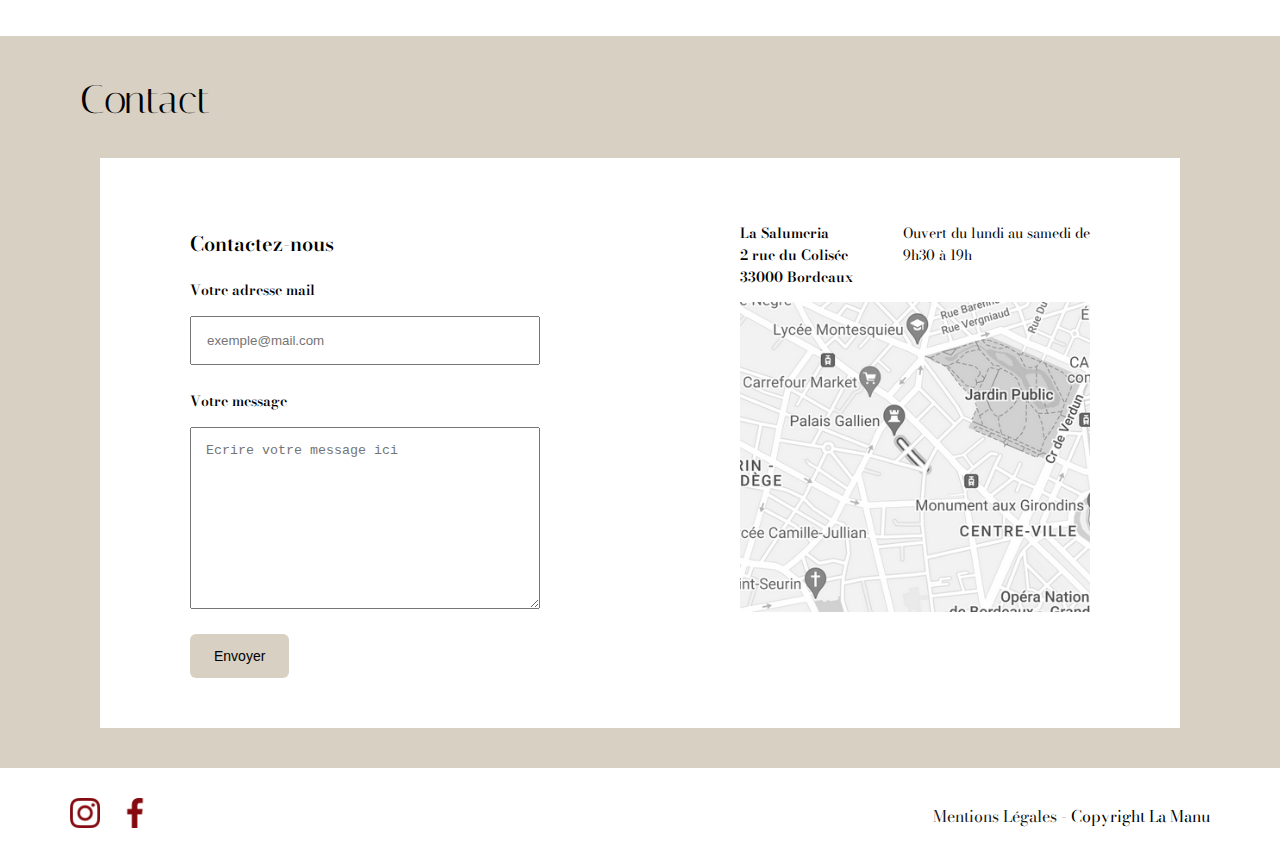
==== commit 0504985a: "test" ====
--- a/html/index.html
+++ b/html/index.html
@@ -11,39 +11,26 @@
 
 <body>
     <header>
-        <div class="header__content">
-            <div class="logo__cont">
-                <a href="#"><img src="../assets/img/Logo_Salumeria.png" alt="logo la salumeria"></a>
+        <div class="logo__cont">
+            <img src="../assets/img/Logo_Salumeria.png" alt="logo la salumeria">
+        </div>
+        <div class="header-right-cont">
+            <div class="rs__cont">
+                <a href="#"><img src="../assets/icon/instagram-logo.png" class="icon" alt="instagram logo"></a>
+                <a href="#"><img src="../assets/icon/facebook-logo.png" class="icon" alt="facebook logo"></a>
             </div>
-            <div class="header-right-cont">
-                <div class="rs__cont">
-                    <a href="#"><img src="../assets/icon/instagram-logo.png" class="icon" alt="instagram logo"></a>
-                    <a href="#"><img src="../assets/icon/facebook-logo.png" class="icon" alt="facebook logo"></a>
-                </div>
-                <nav class="navbar">
-                    <ul class="navbar-link-list">
-                        <li><a href="#grocery" class="navbar__link">L'épicerie</a></li>
-                        <li><a href="#product" class="navbar__link">Les produits</a></li>
-                        <li><a href="#team" class="navbar__link">L'équipe</a></li>
-                        <li><a href="shop/index.html" class="navbar__link">Le shop</a></li>
-                        <li><a href="#contact" class="navbar__link">Contact</a></li>
-                        <li><a href="#" class="navbar__link basket"><img src="../assets/icon/shopping-basket.png"
-                                    class="icon" alt="shopping-basket logo"></a></li>
-                    </ul>
-                </nav>
-                <button id="btn-toggle-navbar-mobile"><img src="../../assets/icon/menu.png" alt="icon du menu burger"></button>
-            </div>
+            <nav class="navbar">
+                <ul class="navbar-link-list">
+                    <li><a href="#grocery" class="navbar__link">L'épicerie</a></li>
+                    <li><a href="#product" class="navbar__link">Les produits</a></li>
+                    <li><a href="#team" class="navbar__link">L'équipe</a></li>
+                    <li><a href="shop/index.html" class="navbar__link">Le shop</a></li>
+                    <li><a href="#contact" class="navbar__link">Contact</a></li>
+                    <li><a href="#" class="navbar__link basket"><img src="../assets/icon/shopping-basket.png"
+                                class="icon" alt="shopping-basket logo"></a></li>
+                </ul>
+            </nav>
         </div>
-        <nav class="navbar-mobile">
-            <ul class="navbar-mobile-link-list">
-                <li><a href="../index.html#grocery" class="navbar-mobile__link">L'épicerie</a></li>
-                <li><a href="../index.html#product" class="navbar-mobile__link">Les produits</a></li>
-                <li><a href="../index.html#team" class="navbar-mobile__link">L'équipe</a></li>
-                <li><a href="#" class="navbar-mobile__link">Le shop</a></li>
-                <li><a href="../index.html#contact" class="navbar-mobile__link">Contact</a></li>
-                <li><a href="#" class="navbar-mobile__link basket"><img src="../../assets/icon/shopping-basket.png" class="icon" alt="shopping-basket logo"></a></li>
-            </ul>
-        </nav>
     </header>
 
 
@@ -61,13 +48,13 @@
         <div class="section__content">
             <div>
                 <h4 class="section__sub-title">La Salumeria - Epicerie italienne à bordeaux</h4>
-                <p class="grocery-text">Lorem ipsum dolor sit amet, consectetur adipiscing elit, sed do eiusmod tempor incididunt Lorem ipsum
+                <p>Lorem ipsum dolor sit amet, consectetur adipiscing elit, sed do eiusmod tempor incididunt Lorem ipsum
                     dolor sit amet, consectetur adipiscing elit, sed do eiusmod tempor incididunt ut labore et dolore
                     magna aliqua. Ut enim ad minim veniam, quis nostrud exercitation ullamco laboris nisi ut aliquip ex
                     ea commodo consequat. Duis aute irure dolor in reprehenderit in voluptate velit esse cillum dolore
                     eu fugiat nulla pariatur. Excepteur sint occaecat cupidatat non proident, sunt in culpa qui officia
                     deserunt mollit anim id est laborum.</p>
-                <p class="grocery-text">Lorem ipsum dolor sit amet, consectetur adipiscing elit, sed do eiusmod tempor incididunt Lorem ipsum
+                <p>Lorem ipsum dolor sit amet, consectetur adipiscing elit, sed do eiusmod tempor incididunt Lorem ipsum
                     dolor sit amet, consectetur adipiscing elit, sed do eiusmod tempor incididunt ut labore et dolore
                     magna aliqua. Ut enim ad minim veniam, quis nostrud exercitation ullamco laboris nisi ut aliquip ex
                     ea commodo consequat. Duis aute irure dolor in reprehenderit in voluptate velit esse cillum dolore
@@ -109,7 +96,7 @@
                 </li>
             </ul>
         </div>
-        <a href="shop/index.html" id="product-btn" class="btn">Accéder au shop</a>
+        <button id="product-btn" class="btn">Accéder au shop</button>
     </section>
 
     <section id="team" class="section without-padding">
@@ -118,7 +105,7 @@
             <ul class="team-list">
                 <li class="team-item">
                     <div class="team-img-cont">
-                        <img src="../assets/img/barman.jpg" alt="Photo de Sergio, notre barman chez La Salumeria">
+                        <img class="section__img" src="../assets/img/barman.jpg" alt="Photo de Sergio, notre barman chez La Salumeria">
                     </div>
                     <div class="team-description-cont">
                         <div class="team-name-cont">
@@ -133,7 +120,7 @@
                 </li>
                 <li class="team-item">
                     <div class="team-img-cont">
-                        <img src="../assets/img/Employee-Salumeria-souriante.jpg" alt="Photo de Sergio, notre barman chez La Salumeria">
+                        <img class="section__img" src="../assets/img/Employee-Salumeria-souriante.jpg" alt="Photo de Carolina, serveuse chez La Salumeria">
                     </div>
                     <div class="team-description-cont">
                         <div class="team-name-cont">
@@ -174,7 +161,7 @@
                     <p class="contact-schedule">Ouvert du lundi au samedi de<br>9h30 à 19h</p>
                 </div>
                 <div>
-                    <img src="../assets/img/map.png" alt="image de la potition de La Salumeria sur une carte">
+                    <img src="../assets/img/map.png" class="section__img" alt="image de la potition de La Salumeria sur une carte">
                 </div>
             </div>
         </div>
@@ -185,7 +172,7 @@
             <a href="#"><img src="../assets/icon/instagram-logo.png" class="icon" alt="instagram logo"></a>
             <a href="#"><img src="../assets/icon/facebook-logo.png" class="icon" alt="facebook logo"></a>
         </div>
-        <p><a href="#">Mentions Légales</a> - <br>Copyright La Manu</p>
+        <p><a href="#">Mentions Légales</a> - Copyright La Manu</p>
             
     </footer>
 
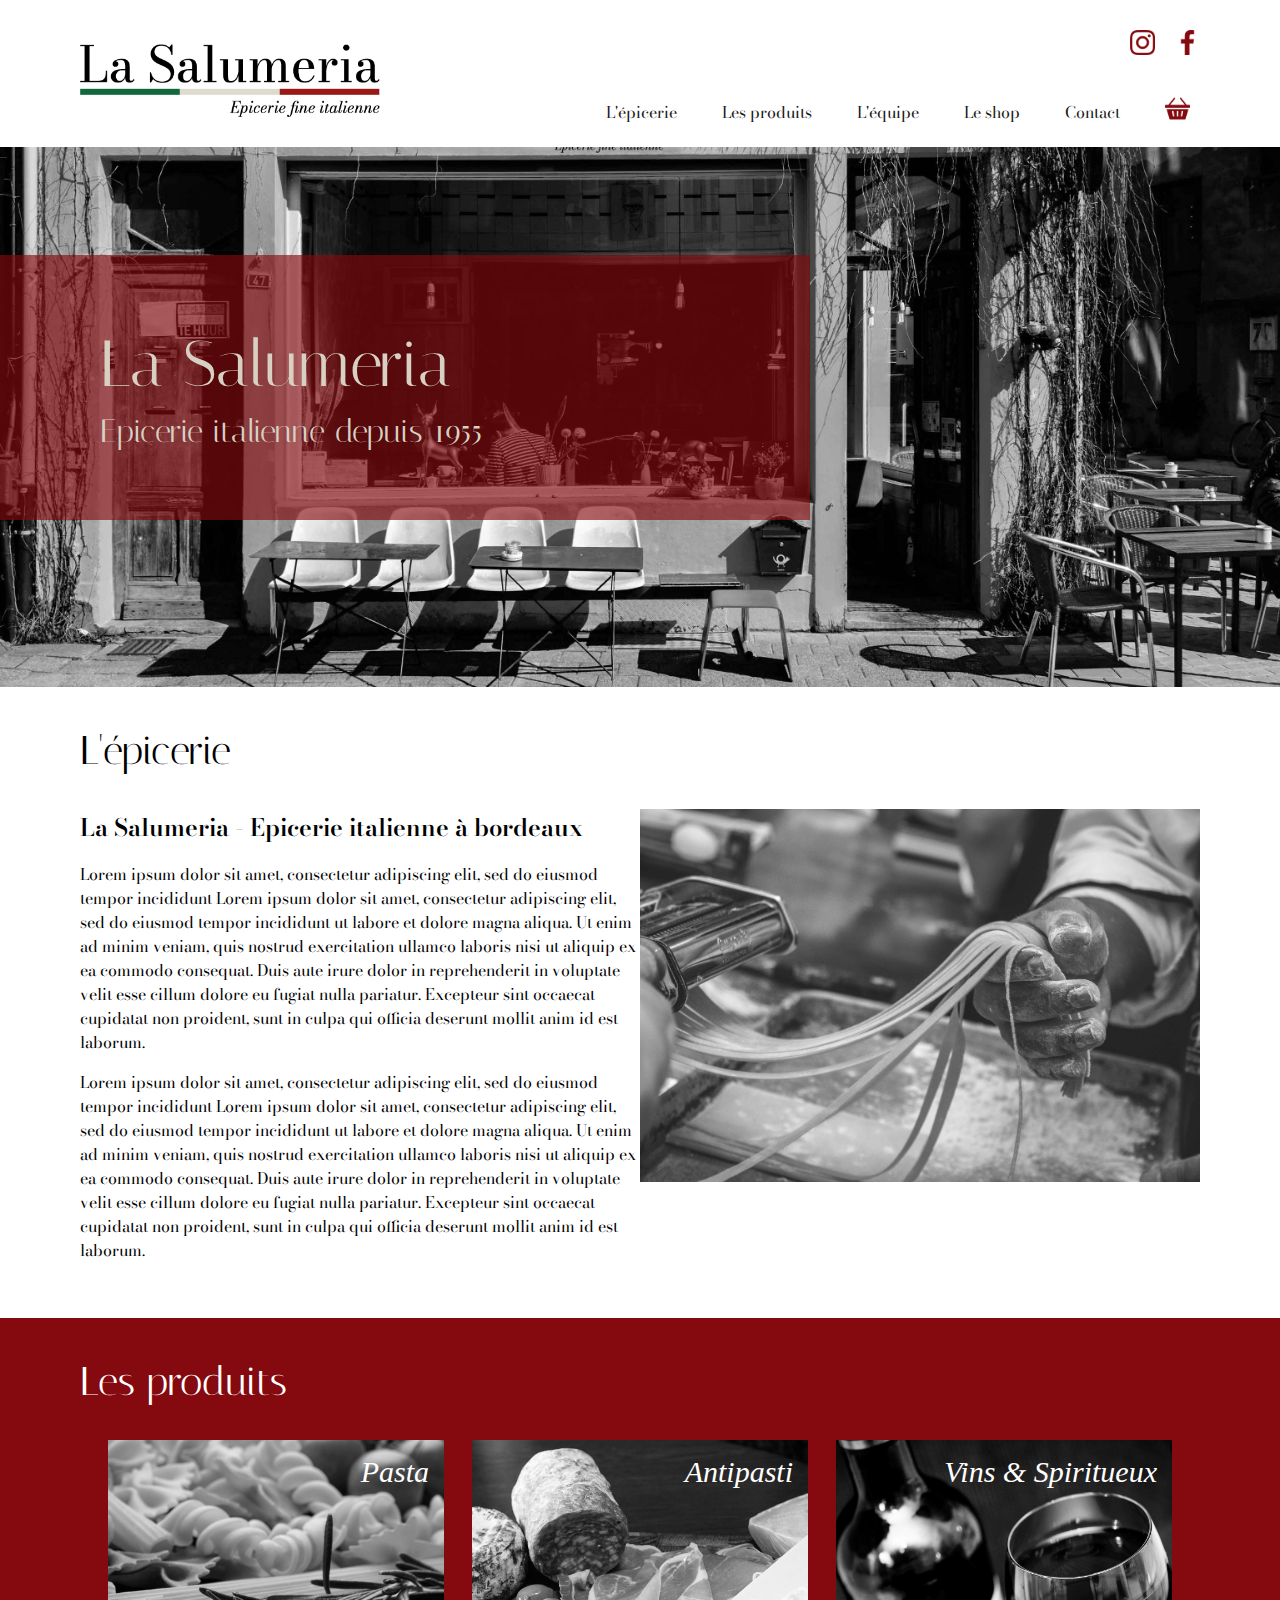
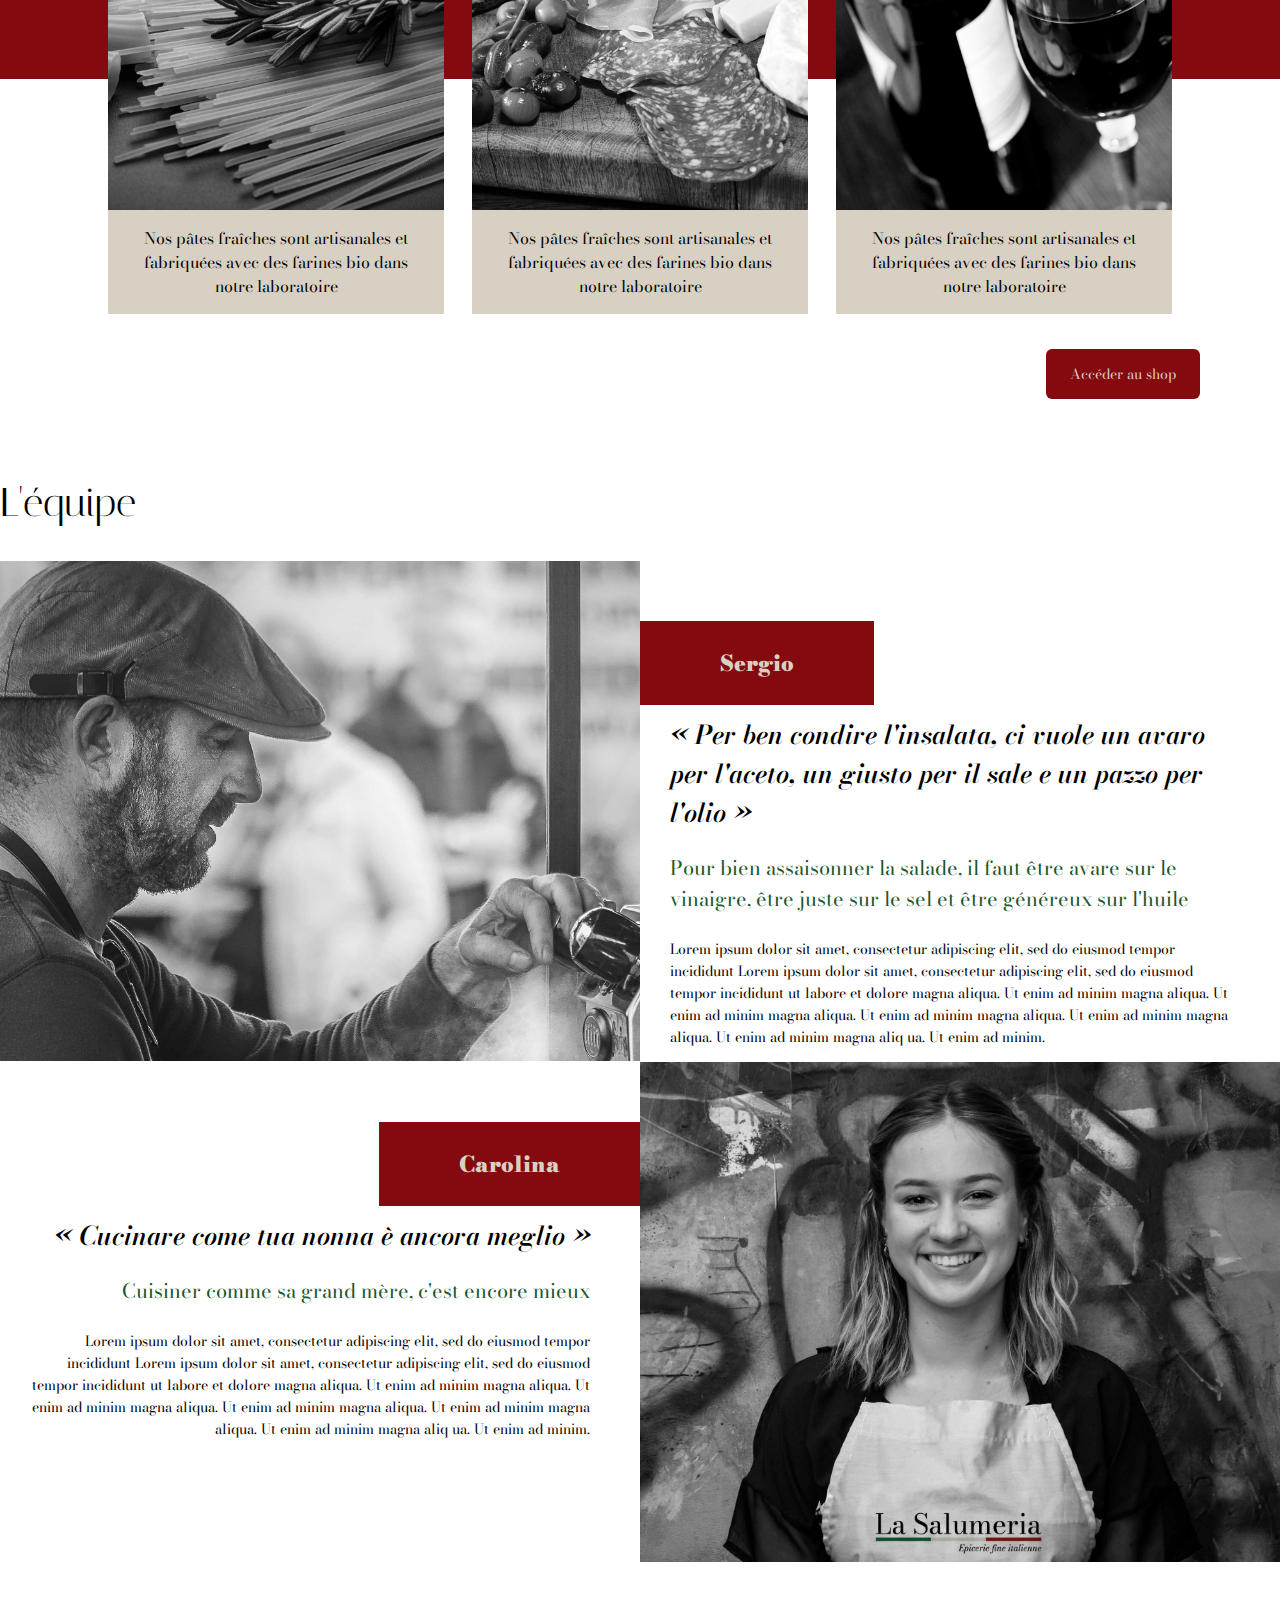
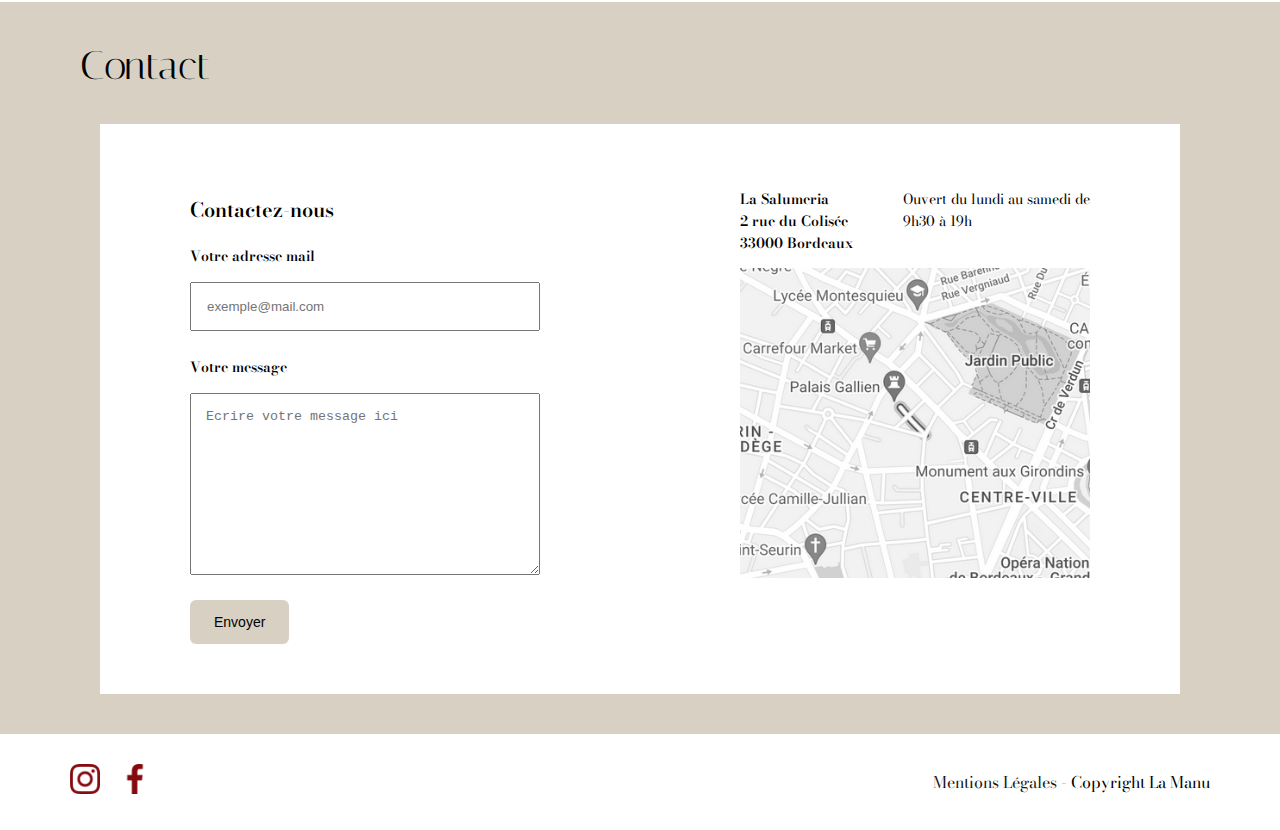
==== commit 0e9af271: "Test" ====
--- a/html/index.html
+++ b/html/index.html
@@ -11,26 +11,39 @@
 
 <body>
     <header>
-        <div class="logo__cont">
-            <img src="../assets/img/Logo_Salumeria.png" alt="logo la salumeria">
+        <div class="header__content">
+            <div class="logo__cont">
+                <a href="#"><img src="../assets/img/Logo_Salumeria.png" alt="logo la salumeria"></a>
+            </div>
+            <div class="header-right-cont">
+                <div class="rs__cont">
+                    <a href="#"><img src="../assets/icon/instagram-logo.png" class="icon" alt="instagram logo"></a>
+                    <a href="#"><img src="../assets/icon/facebook-logo.png" class="icon" alt="facebook logo"></a>
+                </div>
+                <nav class="navbar">
+                    <ul class="navbar-link-list">
+                        <li><a href="#grocery" class="navbar__link">L'épicerie</a></li>
+                        <li><a href="#product" class="navbar__link">Les produits</a></li>
+                        <li><a href="#team" class="navbar__link">L'équipe</a></li>
+                        <li><a href="shop/index.html" class="navbar__link">Le shop</a></li>
+                        <li><a href="#contact" class="navbar__link">Contact</a></li>
+                        <li><a href="#" class="navbar__link basket"><img src="../assets/icon/shopping-basket.png"
+                                    class="icon" alt="shopping-basket logo"></a></li>
+                    </ul>
+                </nav>
+                <button id="btn-toggle-navbar-mobile"><img src="../../assets/icon/menu.png" alt="icon du menu burger"></button>
+            </div>
         </div>
-        <div class="header-right-cont">
-            <div class="rs__cont">
-                <a href="#"><img src="../assets/icon/instagram-logo.png" class="icon" alt="instagram logo"></a>
-                <a href="#"><img src="../assets/icon/facebook-logo.png" class="icon" alt="facebook logo"></a>
-            </div>
-            <nav class="navbar">
-                <ul class="navbar-link-list">
-                    <li><a href="#grocery" class="navbar__link">L'épicerie</a></li>
-                    <li><a href="#product" class="navbar__link">Les produits</a></li>
-                    <li><a href="#team" class="navbar__link">L'équipe</a></li>
-                    <li><a href="shop/index.html" class="navbar__link">Le shop</a></li>
-                    <li><a href="#contact" class="navbar__link">Contact</a></li>
-                    <li><a href="#" class="navbar__link basket"><img src="../assets/icon/shopping-basket.png"
-                                class="icon" alt="shopping-basket logo"></a></li>
-                </ul>
-            </nav>
-        </div>
+        <nav class="navbar-mobile">
+            <ul class="navbar-mobile-link-list">
+                <li><a href="../index.html#grocery" class="navbar-mobile__link">L'épicerie</a></li>
+                <li><a href="../index.html#product" class="navbar-mobile__link">Les produits</a></li>
+                <li><a href="../index.html#team" class="navbar-mobile__link">L'équipe</a></li>
+                <li><a href="#" class="navbar-mobile__link">Le shop</a></li>
+                <li><a href="../index.html#contact" class="navbar-mobile__link">Contact</a></li>
+                <li><a href="#" class="navbar-mobile__link basket"><img src="../../assets/icon/shopping-basket.png" class="icon" alt="shopping-basket logo"></a></li>
+            </ul>
+        </nav>
     </header>
 
 
@@ -48,13 +61,13 @@
         <div class="section__content">
             <div>
                 <h4 class="section__sub-title">La Salumeria - Epicerie italienne à bordeaux</h4>
-                <p>Lorem ipsum dolor sit amet, consectetur adipiscing elit, sed do eiusmod tempor incididunt Lorem ipsum
+                <p class="grocery-text">Lorem ipsum dolor sit amet, consectetur adipiscing elit, sed do eiusmod tempor incididunt Lorem ipsum
                     dolor sit amet, consectetur adipiscing elit, sed do eiusmod tempor incididunt ut labore et dolore
                     magna aliqua. Ut enim ad minim veniam, quis nostrud exercitation ullamco laboris nisi ut aliquip ex
                     ea commodo consequat. Duis aute irure dolor in reprehenderit in voluptate velit esse cillum dolore
                     eu fugiat nulla pariatur. Excepteur sint occaecat cupidatat non proident, sunt in culpa qui officia
                     deserunt mollit anim id est laborum.</p>
-                <p>Lorem ipsum dolor sit amet, consectetur adipiscing elit, sed do eiusmod tempor incididunt Lorem ipsum
+                <p class="grocery-text">Lorem ipsum dolor sit amet, consectetur adipiscing elit, sed do eiusmod tempor incididunt Lorem ipsum
                     dolor sit amet, consectetur adipiscing elit, sed do eiusmod tempor incididunt ut labore et dolore
                     magna aliqua. Ut enim ad minim veniam, quis nostrud exercitation ullamco laboris nisi ut aliquip ex
                     ea commodo consequat. Duis aute irure dolor in reprehenderit in voluptate velit esse cillum dolore
@@ -96,7 +109,7 @@
                 </li>
             </ul>
         </div>
-        <button id="product-btn" class="btn">Accéder au shop</button>
+        <a href="shop/index.html" id="product-btn" class="btn">Accéder au shop</a>
     </section>
 
     <section id="team" class="section without-padding">
@@ -105,7 +118,7 @@
             <ul class="team-list">
                 <li class="team-item">
                     <div class="team-img-cont">
-                        <img class="section__img" src="../assets/img/barman.jpg" alt="Photo de Sergio, notre barman chez La Salumeria">
+                        <img src="../assets/img/barman.jpg" alt="Photo de Sergio, notre barman chez La Salumeria">
                     </div>
                     <div class="team-description-cont">
                         <div class="team-name-cont">
@@ -121,6 +134,7 @@
                 <li class="team-item">
                     <div class="team-img-cont">
                         <img class="section__img" src="../assets/img/Employee-Salumeria-souriante.jpg" alt="Photo de Carolina, serveuse chez La Salumeria">
+                        <img src="../assets/img/Employee-Salumeria-souriante.jpg" alt="Photo de Sergio, notre barman chez La Salumeria">
                     </div>
                     <div class="team-description-cont">
                         <div class="team-name-cont">
@@ -161,7 +175,7 @@
                     <p class="contact-schedule">Ouvert du lundi au samedi de<br>9h30 à 19h</p>
                 </div>
                 <div>
-                    <img src="../assets/img/map.png" class="section__img" alt="image de la potition de La Salumeria sur une carte">
+                    <img src="../assets/img/map.png" alt="image de la potition de La Salumeria sur une carte">
                 </div>
             </div>
         </div>
@@ -172,7 +186,7 @@
             <a href="#"><img src="../assets/icon/instagram-logo.png" class="icon" alt="instagram logo"></a>
             <a href="#"><img src="../assets/icon/facebook-logo.png" class="icon" alt="facebook logo"></a>
         </div>
-        <p><a href="#">Mentions Légales</a> - Copyright La Manu</p>
+        <p><a href="#">Mentions Légales</a> - <br>Copyright La Manu</p>
             
     </footer>
 
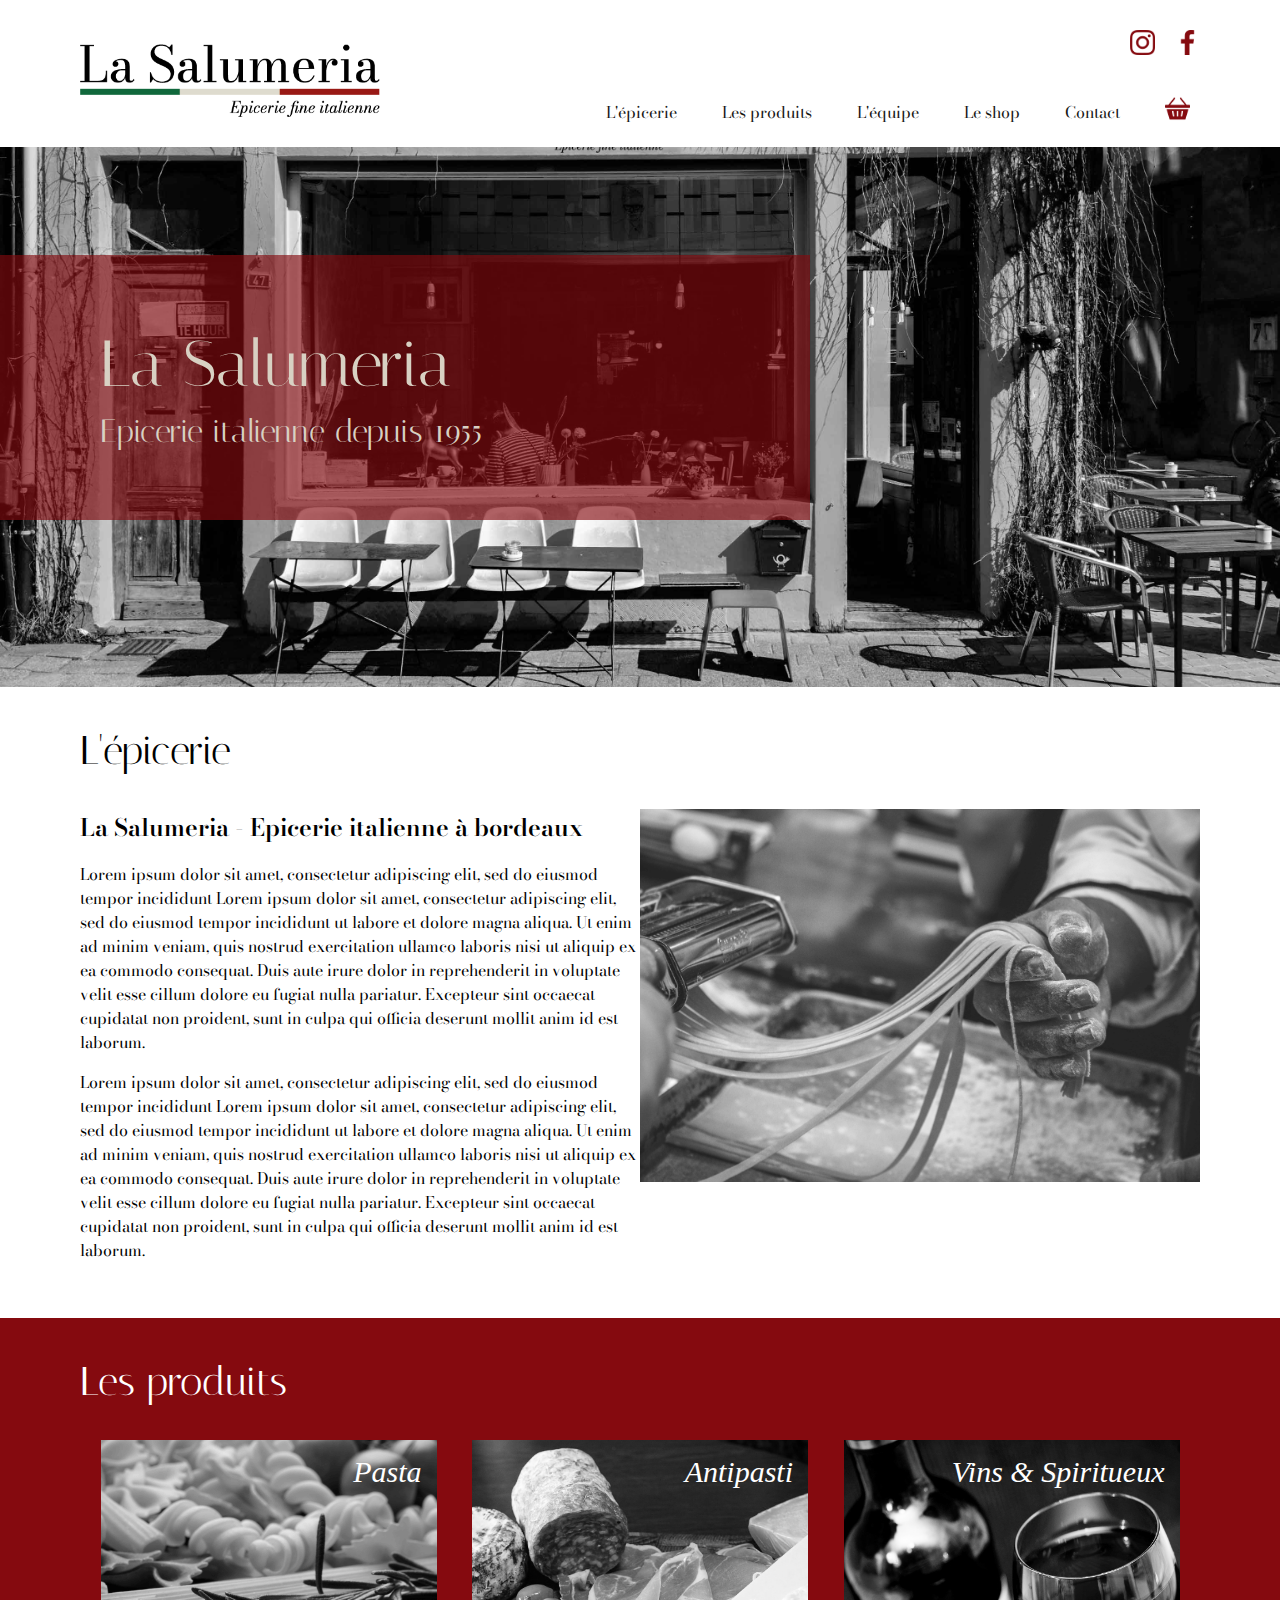
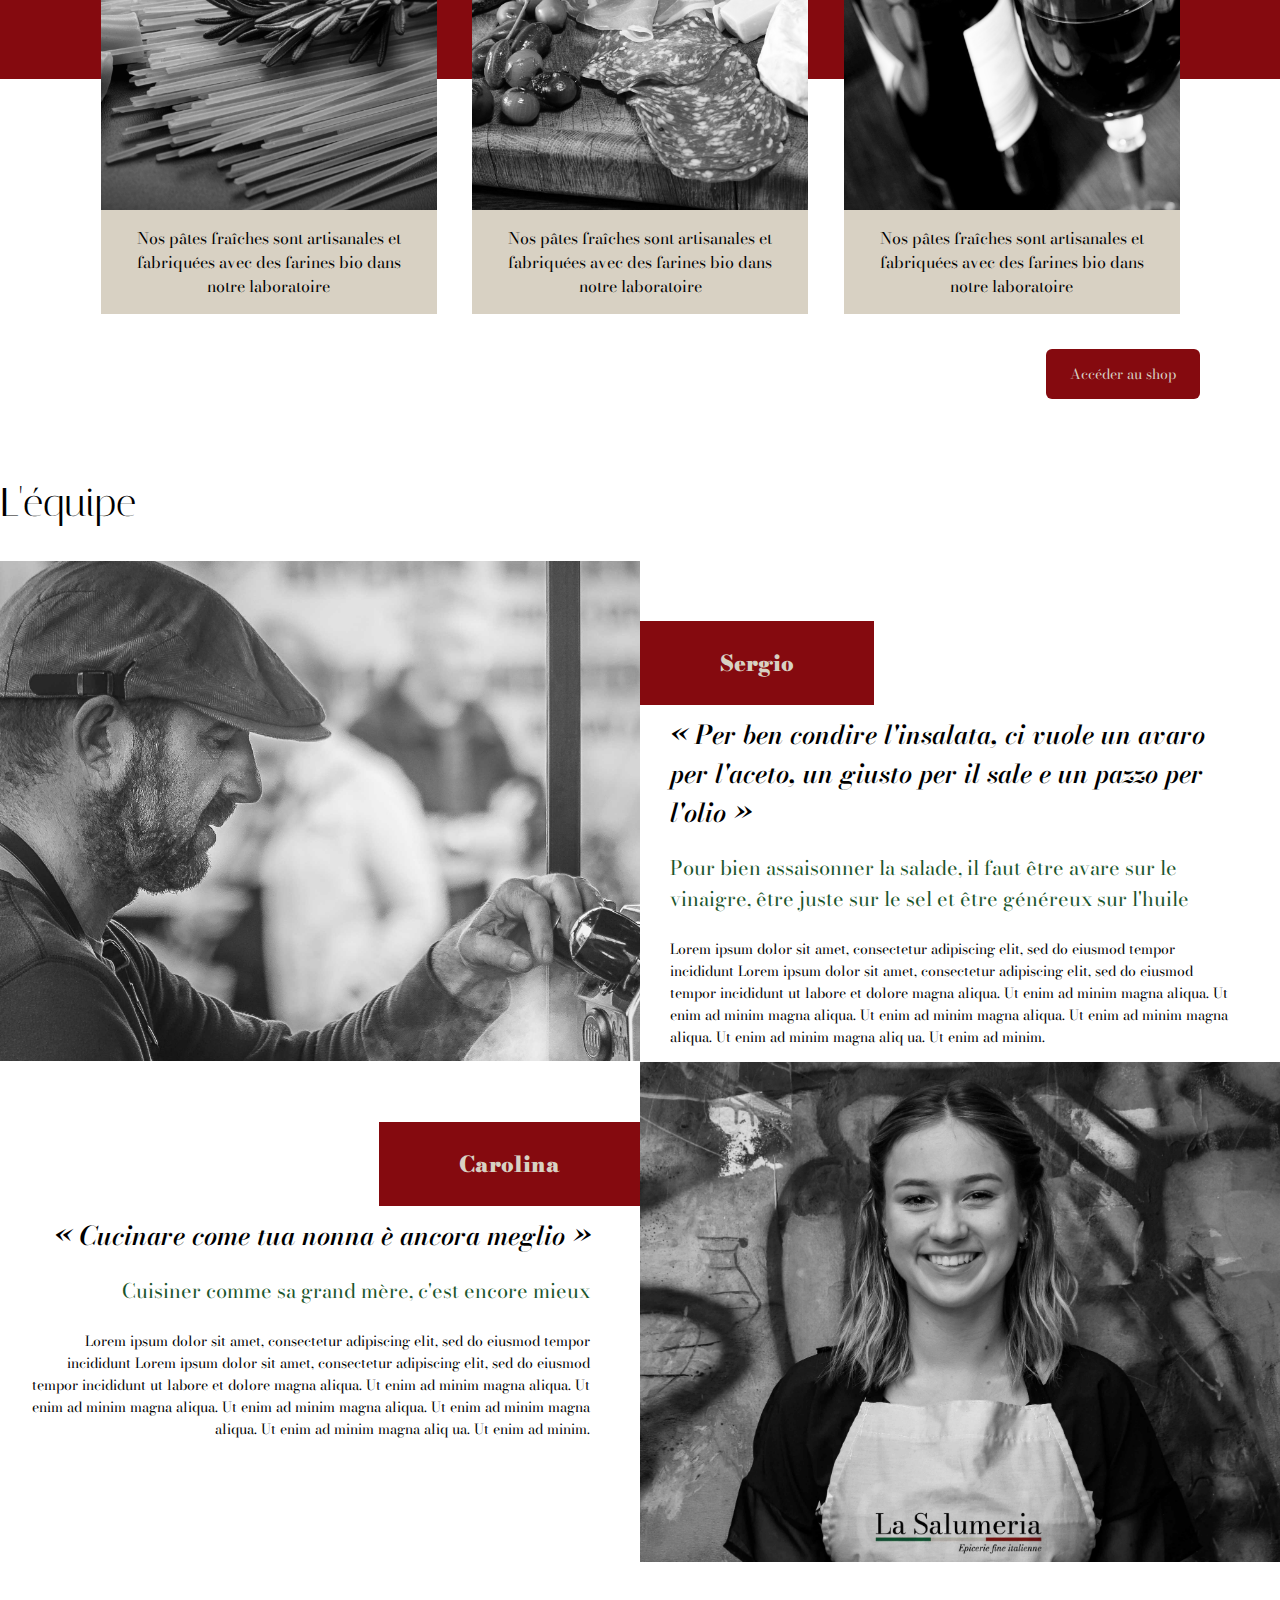
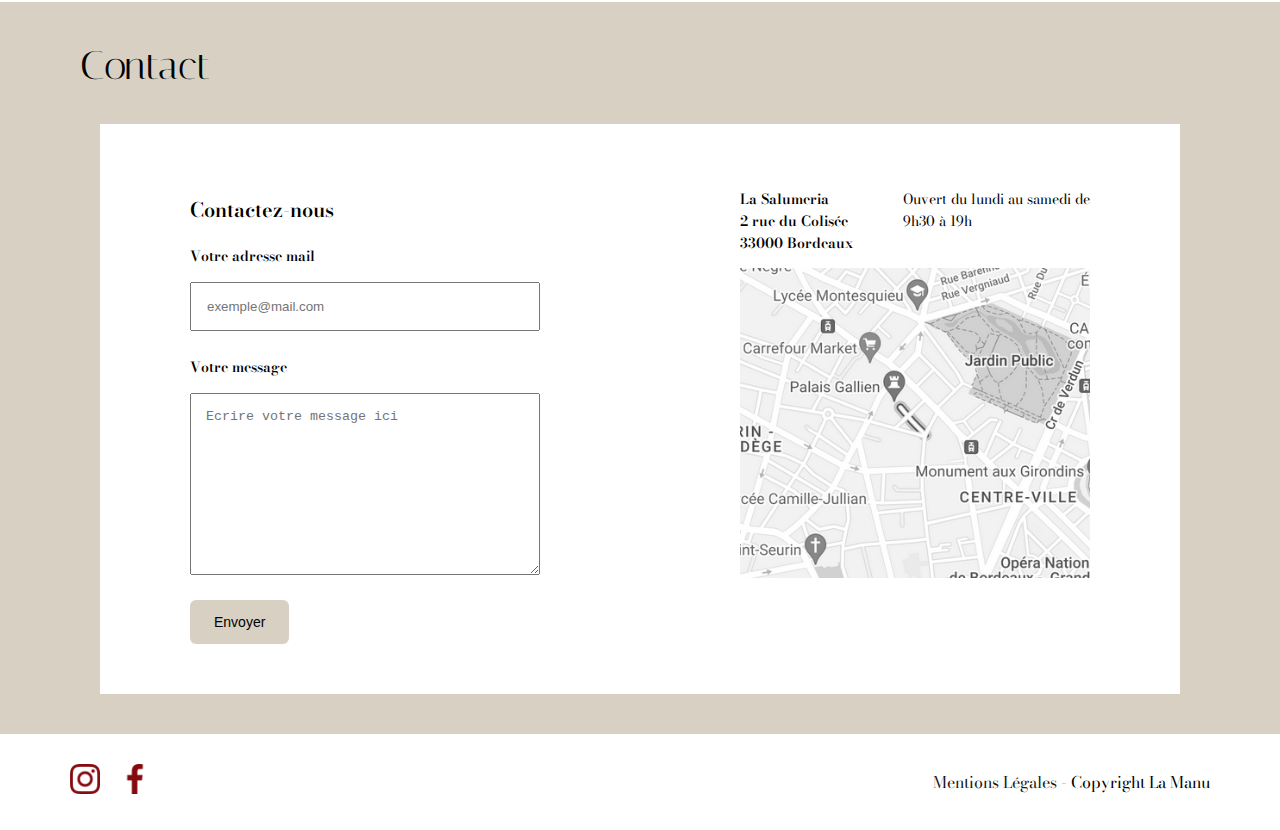
==== commit 343c1938: "fix" ====
--- a/html/index.html
+++ b/html/index.html
@@ -39,7 +39,7 @@
                 <li><a href="../index.html#grocery" class="navbar-mobile__link">L'épicerie</a></li>
                 <li><a href="../index.html#product" class="navbar-mobile__link">Les produits</a></li>
                 <li><a href="../index.html#team" class="navbar-mobile__link">L'équipe</a></li>
-                <li><a href="#" class="navbar-mobile__link">Le shop</a></li>
+                <li><a href="shop/index.html" class="navbar-mobile__link">Le shop</a></li>
                 <li><a href="../index.html#contact" class="navbar-mobile__link">Contact</a></li>
                 <li><a href="#" class="navbar-mobile__link basket"><img src="../../assets/icon/shopping-basket.png" class="icon" alt="shopping-basket logo"></a></li>
             </ul>
@@ -133,7 +133,6 @@
                 </li>
                 <li class="team-item">
                     <div class="team-img-cont">
-                        <img class="section__img" src="../assets/img/Employee-Salumeria-souriante.jpg" alt="Photo de Carolina, serveuse chez La Salumeria">
                         <img src="../assets/img/Employee-Salumeria-souriante.jpg" alt="Photo de Sergio, notre barman chez La Salumeria">
                     </div>
                     <div class="team-description-cont">
--- a/css/home/index.css
+++ b/css/home/index.css
@@ -45,6 +45,7 @@
 .product-list {
     display: flex;
     justify-content: space-evenly;
+    gap: 15px;
 }
 
 .product-item {
@@ -314,6 +315,7 @@
     }
 
     .product-item {
+        width: 100%;
         background-color: var(--color-red);
         color: var(--color-beige);
     }
